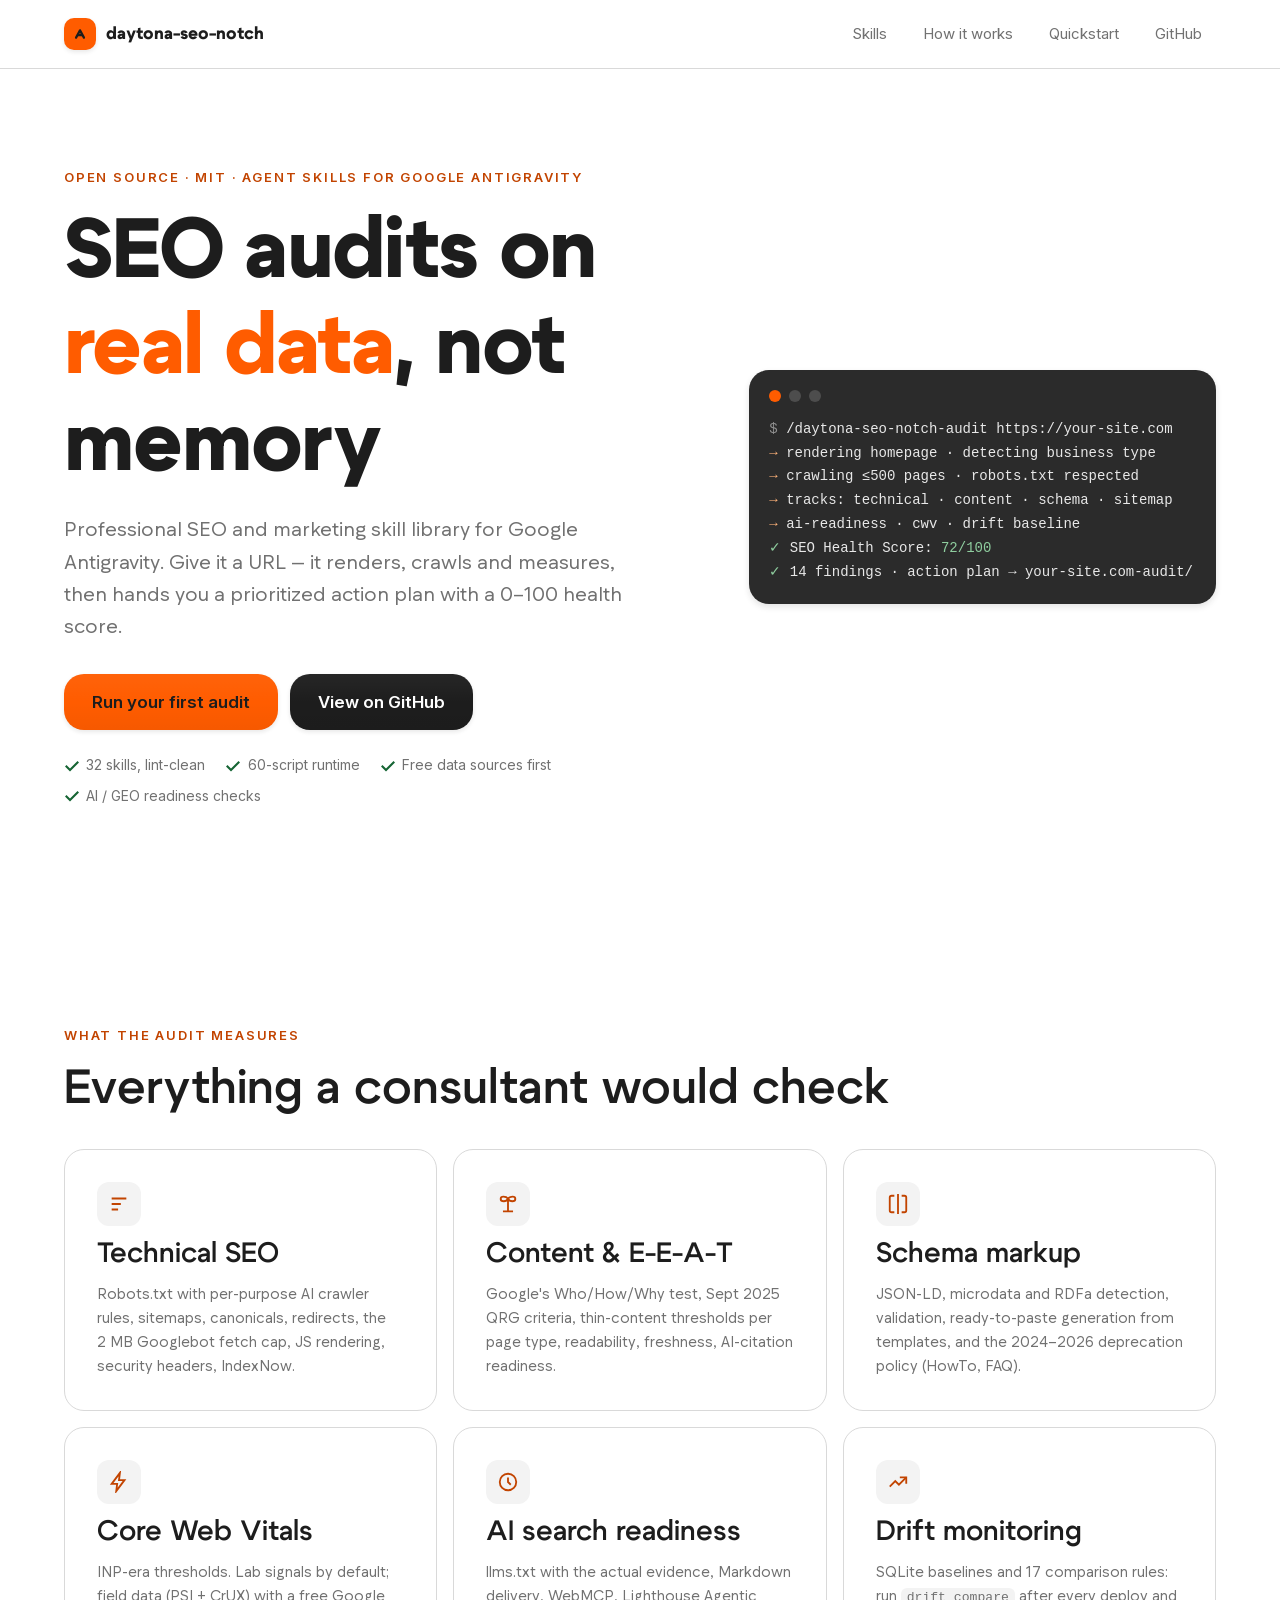
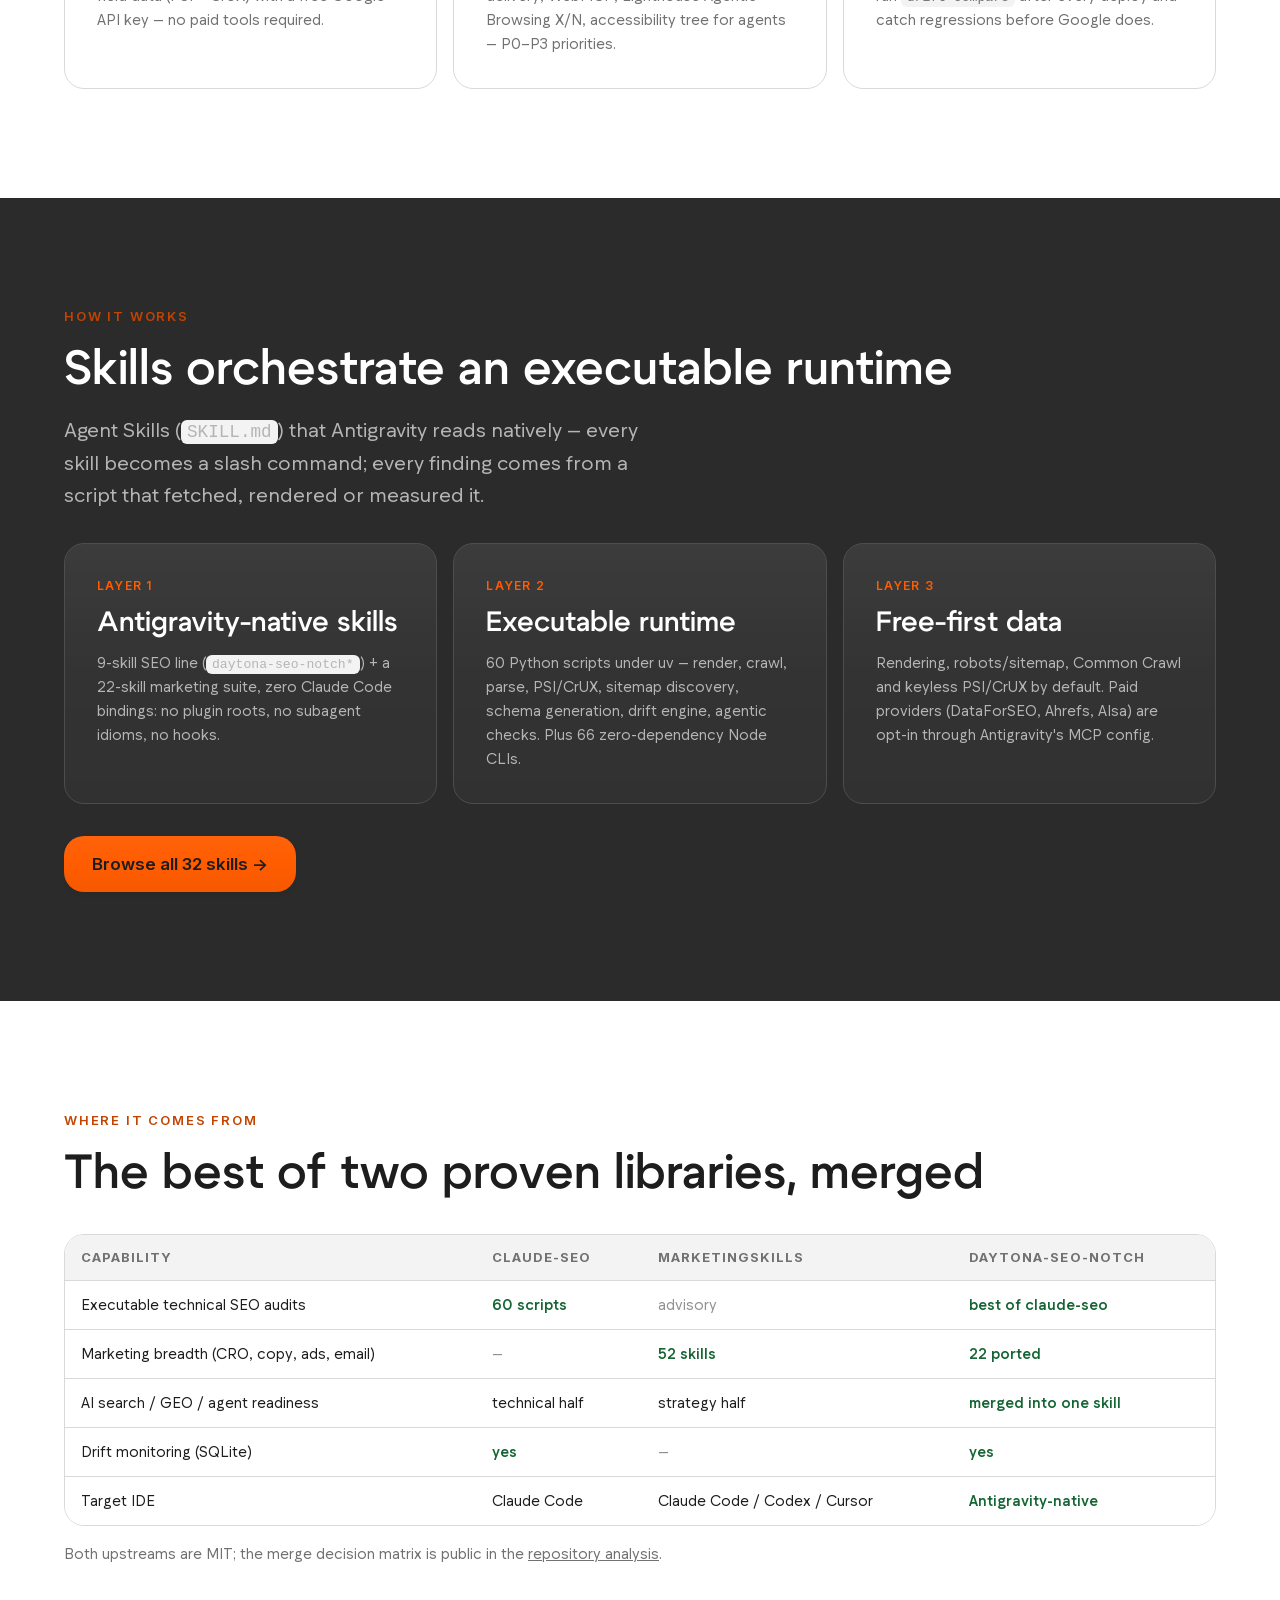
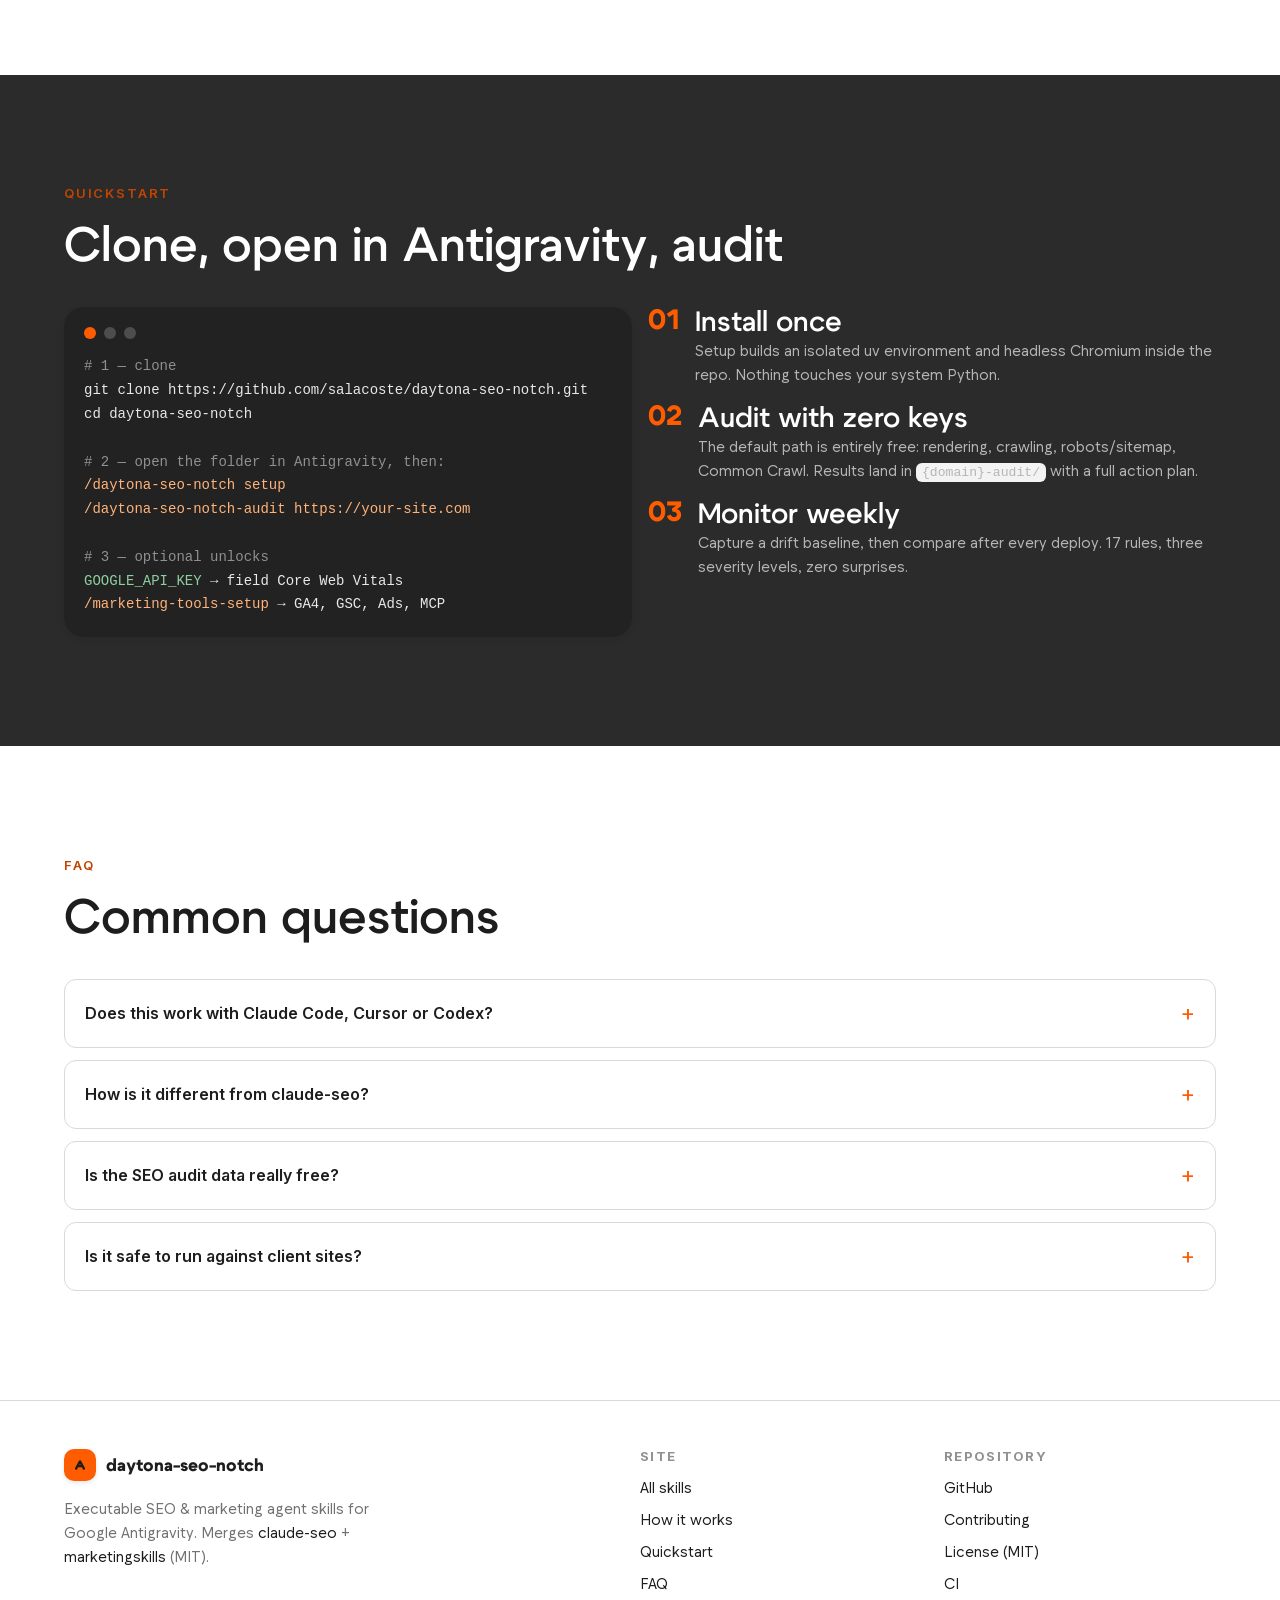
==== site/index.html @ 7bb83f0c "site: GitHub Pages landing + skills catalog, Space Chemical UI kit styling - site/ static, zero-JS: " ====
<!doctype html>
<html lang="en">
<head>
  <meta charset="utf-8">
  <meta name="viewport" content="width=device-width, initial-scale=1">
  <title>SEO Skills for Google Antigravity — Executable SEO Audits | daytona-seo-notch</title>
  <meta name="description" content="Open-source SEO and marketing agent skills for Google Antigravity: full-site audits on real data, technical SEO, Core Web Vitals, schema markup, E-E-A-T, AI search visibility (GEO/AEO) and drift monitoring. MIT.">
  <link rel="canonical" href="https://salacoste.github.io/daytona-seo-notch/">
  <meta name="theme-color" content="#ff5c00">
  <link rel="icon" type="image/svg+xml" href="assets/favicon.svg">
  <link rel="stylesheet" href="assets/spacechemical.css">

  <meta property="og:type" content="website">
  <meta property="og:site_name" content="daytona-seo-notch">
  <meta property="og:title" content="SEO Skills for Google Antigravity — daytona-seo-notch">
  <meta property="og:description" content="Executable SEO audits, AI search visibility and a 22-skill marketing suite as native Antigravity agent skills. Real data, free sources, MIT.">
  <meta property="og:url" content="https://salacoste.github.io/daytona-seo-notch/">
  <meta property="og:image" content="https://opengraph.githubassets.com/1/salacoste/daytona-seo-notch">
  <meta name="twitter:card" content="summary_large_image">
  <meta name="twitter:title" content="SEO Skills for Google Antigravity — daytona-seo-notch">
  <meta name="twitter:description" content="Executable SEO audits, AI search visibility and a 22-skill marketing suite as native Antigravity agent skills.">
  <meta name="twitter:image" content="https://opengraph.githubassets.com/1/salacoste/daytona-seo-notch">

  <script type="application/ld+json">
  {
    "@context": "https://schema.org",
    "@type": "SoftwareApplication",
    "name": "daytona-seo-notch",
    "applicationCategory": "DeveloperApplication",
    "operatingSystem": "macOS, Linux",
    "description": "Professional SEO and marketing agent skills for Google Antigravity: executable site audits on real measured data, AI search visibility (GEO/AEO), schema markup, E-E-A-T content analysis, Core Web Vitals and drift monitoring.",
    "url": "https://salacoste.github.io/daytona-seo-notch/",
    "softwareVersion": "1.0",
    "offers": { "@type": "Offer", "price": "0", "priceCurrency": "USD" },
    "license": "https://github.com/salacoste/daytona-seo-notch/blob/main/LICENSE",
    "programmingLanguage": "Python, JavaScript, Markdown",
    "isBasedOn": [
      "https://github.com/AgriciDaniel/claude-seo",
      "https://github.com/coreyhaines31/marketingskills"
    ]
  }
  </script>
  <script type="application/ld+json">
  {
    "@context": "https://schema.org",
    "@type": "FAQPage",
    "mainEntity": [
      {
        "@type": "Question",
        "name": "Does daytona-seo-notch work with Claude Code, Cursor or Codex?",
        "acceptedAnswer": { "@type": "Answer", "text": "The skills follow the open Agent Skills format (SKILL.md), so any tool that reads .agents/skills/ can use them. The runtime needs uv with Python 3.11+, the data CLIs need Node 18+. The repo is tuned for Google Antigravity: native slash-command discovery, task-planned audit tracks and MCP config." }
      },
      {
        "@type": "Question",
        "name": "How is it different from claude-seo?",
        "acceptedAnswer": { "@type": "Answer", "text": "Same executable DNA — 60 Python scripts, MIT, fully attributed — with all Claude Code bindings removed: no CLAUDE_PLUGIN_ROOT, no subagents or hooks, a uv-managed runtime inside the repo, plus the merged AI-visibility domain and a 22-skill marketing suite from marketingskills." }
      },
      {
        "@type": "Question",
        "name": "Is the SEO audit data really free?",
        "acceptedAnswer": { "@type": "Answer", "text": "Yes. The default audit path runs on free sources: headless rendering, robots.txt and sitemap analysis, Common Crawl domain metrics, and PageSpeed/CrUX where keyless access allows. A free GOOGLE_API_KEY unlocks field Core Web Vitals; paid providers like DataForSEO or Ahrefs are strictly opt-in via MCP or CLIs." }
      },
      {
        "@type": "Question",
        "name": "Is it safe to run against client sites?",
        "acceptedAnswer": { "@type": "Answer", "text": "The audit is read-only and respects robots.txt. The only active probe (a WAF user-agent matrix) is explicitly gated behind owner authorization. API keys stay in a local 0600 .env.marketing file that CI verifies is never committed." }
      }
    ]
  }
  </script>
</head>
<body>
  <a class="skip" href="#main">Skip to content</a>

  <header class="site-header">
    <div class="container">
      <a class="brand" href="/" aria-label="daytona-seo-notch — home">
        <span class="brand-mark" aria-hidden="true">
          <svg viewBox="0 0 64 64" fill="none"><path d="M18 45 L32 19 L46 45" stroke="#1d1d1d" stroke-width="8" stroke-linecap="round" stroke-linejoin="round"/><path d="M25 36 H39" stroke="#1d1d1d" stroke-width="8" stroke-linecap="round"/></svg>
        </span>
        daytona-seo-notch
      </a>
      <nav class="site-nav" aria-label="Primary">
        <a href="/daytona-seo-notch/skills/">Skills</a>
        <a href="#how">How it works</a>
        <a href="#quickstart">Quickstart</a>
        <a href="https://github.com/salacoste/daytona-seo-notch">GitHub</a>
      </nav>
    </div>
  </header>

  <main id="main">
    <!-- HERO -->
    <section class="hero" aria-labelledby="hero-title">
      <div class="container">
        <div>
          <p class="eyebrow">Open source · MIT · Agent Skills for Google Antigravity</p>
          <h1 id="hero-title">SEO audits on <span class="accent">real data</span>, not memory</h1>
          <p class="lead">Professional SEO and marketing skill library for Google Antigravity. Give it a URL — it renders, crawls and measures, then hands you a prioritized action plan with a 0–100 health score.</p>
          <div class="hero-actions">
            <a class="btn btn-primary" href="#quickstart">Run your first audit</a>
            <a class="btn btn-secondary" href="https://github.com/salacoste/daytona-seo-notch">View on GitHub</a>
          </div>
          <div class="hero-meta">
            <span><svg viewBox="0 0 16 16" fill="currentColor" aria-hidden="true"><path d="M13.5 3l-7.5 7.5L2.5 7 1 8.5l5 5 9-9z"/></svg>32 skills, lint-clean</span>
            <span><svg viewBox="0 0 16 16" fill="currentColor" aria-hidden="true"><path d="M13.5 3l-7.5 7.5L2.5 7 1 8.5l5 5 9-9z"/></svg>60-script runtime</span>
            <span><svg viewBox="0 0 16 16" fill="currentColor" aria-hidden="true"><path d="M13.5 3l-7.5 7.5L2.5 7 1 8.5l5 5 9-9z"/></svg>Free data sources first</span>
            <span><svg viewBox="0 0 16 16" fill="currentColor" aria-hidden="true"><path d="M13.5 3l-7.5 7.5L2.5 7 1 8.5l5 5 9-9z"/></svg>AI / GEO readiness checks</span>
          </div>
        </div>
        <div class="terminal" aria-label="Example audit session">
          <div class="tbar" aria-hidden="true"><i></i><i></i><i></i></div>
          <p><span class="c">$</span> /daytona-seo-notch-audit https://your-site.com</p>
          <p><span class="o">→</span> rendering homepage · detecting business type</p>
          <p><span class="o">→</span> crawling ≤500 pages · robots.txt respected</p>
          <p><span class="o">→</span> tracks: technical · content · schema · sitemap</p>
          <p><span class="o">→</span> ai-readiness · cwv · drift baseline</p>
          <p><span class="g">✓</span> SEO Health Score: <span class="g">72/100</span></p>
          <p><span class="g">✓</span> 14 findings · action plan → your-site.com-audit/</p>
        </div>
      </div>
    </section>

    <!-- WHAT IT MEASURES -->
    <section class="section" aria-labelledby="measure-title">
      <div class="container">
        <p class="eyebrow">What the audit measures</p>
        <h2 id="measure-title">Everything a consultant would check</h2>
        <div class="grid grid-3" style="margin-top:var(--space-8)">
          <article class="card">
            <span class="card-icon" aria-hidden="true"><svg viewBox="0 0 24 24" fill="none" stroke="currentColor" stroke-width="2"><path d="M4 6h16M4 12h10M4 18h7"/></svg></span>
            <h3>Technical SEO</h3>
            <p>Robots.txt with per-purpose AI crawler rules, sitemaps, canonicals, redirects, the 2&nbsp;MB Googlebot fetch cap, JS rendering, security headers, IndexNow.</p>
          </article>
          <article class="card">
            <span class="card-icon" aria-hidden="true"><svg viewBox="0 0 24 24" fill="none" stroke="currentColor" stroke-width="2"><path d="M12 6.25C13 4.75 15 4 17 4c2 0 3 .75 3 2.5S18.5 9 16.5 9C14 9 12.75 7.75 12 6.25zM12 6.25C11 4.75 9 4 7 4 5 4 4 4.75 4 6.5S5.5 9 7.5 9C10 9 11.25 7.75 12 6.25zM12 6.25V20M6.5 20h11"/></svg></span>
            <h3>Content &amp; E-E-A-T</h3>
            <p>Google's Who/How/Why test, Sept&nbsp;2025 QRG criteria, thin-content thresholds per page type, readability, freshness, AI-citation readiness.</p>
          </article>
          <article class="card">
            <span class="card-icon" aria-hidden="true"><svg viewBox="0 0 24 24" fill="none" stroke="currentColor" stroke-width="2"><path d="M8 3H5a2 2 0 0 0-2 2v14a2 2 0 0 0 2 2h3M16 3h3a2 2 0 0 1 2 2v14a2 2 0 0 1-2 2h-3M12 1v22"/></svg></span>
            <h3>Schema markup</h3>
            <p>JSON-LD, microdata and RDFa detection, validation, ready-to-paste generation from templates, and the 2024–2026 deprecation policy (HowTo, FAQ).</p>
          </article>
          <article class="card">
            <span class="card-icon" aria-hidden="true"><svg viewBox="0 0 24 24" fill="none" stroke="currentColor" stroke-width="2"><path d="M13 2L4 14h6l-1 8 9-12h-6l1-8z"/></svg></span>
            <h3>Core Web Vitals</h3>
            <p>INP-era thresholds. Lab signals by default; field data (PSI + CrUX) with a free Google API key — no paid tools required.</p>
          </article>
          <article class="card">
            <span class="card-icon" aria-hidden="true"><svg viewBox="0 0 24 24" fill="none" stroke="currentColor" stroke-width="2"><circle cx="12" cy="12" r="9"/><path d="M12 7v5l3 3"/></svg></span>
            <h3>AI search readiness</h3>
            <p>llms.txt with the actual evidence, Markdown delivery, WebMCP, Lighthouse Agentic Browsing X/N, accessibility tree for agents — P0–P3 priorities.</p>
          </article>
          <article class="card">
            <span class="card-icon" aria-hidden="true"><svg viewBox="0 0 24 24" fill="none" stroke="currentColor" stroke-width="2"><path d="M3 17l6-6 4 4 8-8"/><path d="M14 7h7v7"/></svg></span>
            <h3>Drift monitoring</h3>
            <p>SQLite baselines and 17 comparison rules: run <code class="inline">drift compare</code> after every deploy and catch regressions before Google does.</p>
          </article>
        </div>
      </div>
    </section>

    <!-- HOW -->
    <section class="section band-inverse" id="how" aria-labelledby="how-title">
      <div class="container">
        <p class="eyebrow">How it works</p>
        <h2 id="how-title">Skills orchestrate an executable runtime</h2>
        <p class="lead" style="margin-top:var(--space-4)">Agent Skills (<code class="inline">SKILL.md</code>) that Antigravity reads natively — every skill becomes a slash command; every finding comes from a script that fetched, rendered or measured it.</p>
        <div class="grid grid-3" style="margin-top:var(--space-8)">
          <article class="card">
            <p class="kicker">Layer 1</p>
            <h3>Antigravity-native skills</h3>
            <p>9-skill SEO line (<code class="inline">daytona-seo-notch*</code>) + a 22-skill marketing suite, zero Claude Code bindings: no plugin roots, no subagent idioms, no hooks.</p>
          </article>
          <article class="card">
            <p class="kicker">Layer 2</p>
            <h3>Executable runtime</h3>
            <p>60 Python scripts under uv — render, crawl, parse, PSI/CrUX, sitemap discovery, schema generation, drift engine, agentic checks. Plus 66 zero-dependency Node CLIs.</p>
          </article>
          <article class="card">
            <p class="kicker">Layer 3</p>
            <h3>Free-first data</h3>
            <p>Rendering, robots/sitemap, Common Crawl and keyless PSI/CrUX by default. Paid providers (DataForSEO, Ahrefs, AIsa) are opt-in through Antigravity's MCP config.</p>
          </article>
        </div>
        <p style="margin-top:var(--space-8)"><a class="btn btn-primary" href="/daytona-seo-notch/skills/">Browse all 32 skills →</a></p>
      </div>
    </section>

    <!-- COMPARISON -->
    <section class="section" aria-labelledby="compare-title">
      <div class="container">
        <p class="eyebrow">Where it comes from</p>
        <h2 id="compare-title">The best of two proven libraries, merged</h2>
        <div class="table-wrap" style="margin-top:var(--space-8)">
          <table>
            <thead>
              <tr><th scope="col">Capability</th><th scope="col">claude-seo</th><th scope="col">marketingskills</th><th scope="col">daytona-seo-notch</th></tr>
            </thead>
            <tbody>
              <tr><td>Executable technical SEO audits</td><td class="yes">60 scripts</td><td class="no">advisory</td><td class="yes">best of claude-seo</td></tr>
              <tr><td>Marketing breadth (CRO, copy, ads, email)</td><td class="no">—</td><td class="yes">52 skills</td><td class="yes">22 ported</td></tr>
              <tr><td>AI search / GEO / agent readiness</td><td>technical half</td><td>strategy half</td><td class="yes">merged into one skill</td></tr>
              <tr><td>Drift monitoring (SQLite)</td><td class="yes">yes</td><td class="no">—</td><td class="yes">yes</td></tr>
              <tr><td>Target IDE</td><td>Claude Code</td><td>Claude Code / Codex / Cursor</td><td class="yes">Antigravity-native</td></tr>
            </tbody>
          </table>
        </div>
        <p style="margin-top:var(--space-4);color:var(--color-ink-muted);font-size:0.9375rem">Both upstreams are MIT; the merge decision matrix is public in the <a href="https://github.com/salacoste/daytona-seo-notch/blob/main/docs/analysis-repos.md">repository analysis</a>.</p>
      </div>
    </section>

    <!-- QUICKSTART -->
    <section class="section band-inverse" id="quickstart" aria-labelledby="qs-title">
      <div class="container">
        <p class="eyebrow">Quickstart</p>
        <h2 id="qs-title">Clone, open in Antigravity, audit</h2>
        <div class="grid grid-2" style="margin-top:var(--space-8); align-items:start">
          <div class="terminal">
            <div class="tbar" aria-hidden="true"><i></i><i></i><i></i></div>
            <p><span class="c"># 1 — clone</span></p>
            <p>git clone https://github.com/salacoste/daytona-seo-notch.git</p>
            <p>cd daytona-seo-notch</p>
            <p>&nbsp;</p>
            <p><span class="c"># 2 — open the folder in Antigravity, then:</span></p>
            <p><span class="o">/daytona-seo-notch setup</span></p>
            <p><span class="o">/daytona-seo-notch-audit https://your-site.com</span></p>
            <p>&nbsp;</p>
            <p><span class="c"># 3 — optional unlocks</span></p>
            <p><span class="g">GOOGLE_API_KEY</span> → field Core Web Vitals</p>
            <p><span class="o">/marketing-tools-setup</span> → GA4, GSC, Ads, MCP</p>
          </div>
          <div class="steps">
            <div class="step">
              <div><h3>Install once</h3><p style="color:#b5b5b5;font-size:0.9375rem">Setup builds an isolated uv environment and headless Chromium inside the repo. Nothing touches your system Python.</p></div>
            </div>
            <div class="step">
              <div><h3>Audit with zero keys</h3><p style="color:#b5b5b5;font-size:0.9375rem">The default path is entirely free: rendering, crawling, robots/sitemap, Common Crawl. Results land in <code class="inline">{domain}-audit/</code> with a full action plan.</p></div>
            </div>
            <div class="step">
              <div><h3>Monitor weekly</h3><p style="color:#b5b5b5;font-size:0.9375rem">Capture a drift baseline, then compare after every deploy. 17 rules, three severity levels, zero surprises.</p></div>
            </div>
          </div>
        </div>
      </div>
    </section>

    <!-- FAQ -->
    <section class="section" aria-labelledby="faq-title">
      <div class="container">
        <p class="eyebrow">FAQ</p>
        <h2 id="faq-title">Common questions</h2>
        <div class="faq" style="margin-top:var(--space-8)">
          <details>
            <summary>Does this work with Claude Code, Cursor or Codex?</summary>
            <div>The skills follow the open Agent Skills format (<code class="inline">SKILL.md</code>), so any tool that reads <code class="inline">.agents/skills/</code> can use them. The runtime needs uv with Python 3.11+, the data CLIs need Node 18+. This repo is tuned for Google Antigravity: native slash-command discovery, task-planned audit tracks and MCP config.</div>
          </details>
          <details>
            <summary>How is it different from claude-seo?</summary>
            <div>Same executable DNA — 60 Python scripts, MIT, fully attributed — with every Claude Code binding removed: no <code class="inline">CLAUDE_PLUGIN_ROOT</code>, no subagents or hooks, a uv-managed runtime inside the repo, plus the merged AI-visibility domain and the marketing suite from marketingskills.</div>
          </details>
          <details>
            <summary>Is the SEO audit data really free?</summary>
            <div>Yes. The default audit path runs on free sources: headless rendering, robots.txt and sitemap analysis, Common Crawl domain metrics, and PageSpeed/CrUX where keyless access allows. A free <code class="inline">GOOGLE_API_KEY</code> unlocks field Core Web Vitals; paid providers like DataForSEO or Ahrefs are strictly opt-in via MCP or CLIs.</div>
          </details>
          <details>
            <summary>Is it safe to run against client sites?</summary>
            <div>The audit is read-only and respects robots.txt. The only active probe (a WAF user-agent matrix) is explicitly gated behind owner authorization. API keys stay in a local 0600 <code class="inline">.env.marketing</code> file that CI verifies is never committed.</div>
          </details>
        </div>
      </div>
    </section>
  </main>

  <footer class="site-footer">
    <div class="container">
      <div>
        <a class="brand" href="/" style="margin-bottom:var(--space-4)">
          <span class="brand-mark" aria-hidden="true"><svg viewBox="0 0 64 64" fill="none"><path d="M18 45 L32 19 L46 45" stroke="#1d1d1d" stroke-width="8" stroke-linecap="round" stroke-linejoin="round"/><path d="M25 36 H39" stroke="#1d1d1d" stroke-width="8" stroke-linecap="round"/></svg></span>
          daytona-seo-notch
        </a>
        <p style="max-width:34ch">Executable SEO &amp; marketing agent skills for Google Antigravity. Merges <a href="https://github.com/AgriciDaniel/claude-seo">claude-seo</a> + <a href="https://github.com/coreyhaines31/marketingskills">marketingskills</a> (MIT).</p>
      </div>
      <div>
        <h4>Site</h4>
        <ul>
          <li><a href="/daytona-seo-notch/skills/">All skills</a></li>
          <li><a href="#how">How it works</a></li>
          <li><a href="#quickstart">Quickstart</a></li>
          <li><a href="#faq">FAQ</a></li>
        </ul>
      </div>
      <div>
        <h4>Repository</h4>
        <ul>
          <li><a href="https://github.com/salacoste/daytona-seo-notch">GitHub</a></li>
          <li><a href="https://github.com/salacoste/daytona-seo-notch/blob/main/CONTRIBUTING.md">Contributing</a></li>
          <li><a href="https://github.com/salacoste/daytona-seo-notch/blob/main/LICENSE">License (MIT)</a></li>
          <li><a href="https://github.com/salacoste/daytona-seo-notch/actions">CI</a></li>
        </ul>
      </div>
    </div>
  </footer>
</body>
</html>
---- site/assets/spacechemical.css ----
/*
 * daytona-seo-notch — site styles distilled from @spacechemical/ui-kit
 * (salacoste/spacechemical-ui-kit): brand tokens, type scale, radii, motion
 * and the tonal-depth treatment. No build step; pure CSS on the token layer.
 * Provenance: packages/ui-kit/styles/{tokens-brand,tokens-system,base,surface-depth}.css
 */

/* ---- Fonts (consumer ships its own WOFF2 + licenses, per kit policy) ---- */
@font-face {
  font-family: 'Cygre';
  src: url('fonts/Cygre-Book.woff2') format('woff2');
  font-weight: 350;
  font-style: normal;
  font-display: swap;
}
@font-face {
  font-family: 'Cygre';
  src: url('fonts/Cygre-Regular.woff2') format('woff2');
  font-weight: 400;
  font-style: normal;
  font-display: swap;
}
@font-face {
  font-family: 'Cygre';
  src: url('fonts/Cygre-SemiBold.woff2') format('woff2');
  font-weight: 600;
  font-style: normal;
  font-display: swap;
}
@font-face {
  font-family: 'Cygre';
  src: url('fonts/Cygre-ExtraBold.woff2') format('woff2');
  font-weight: 800;
  font-style: normal;
  font-display: swap;
}
@font-face {
  font-family: 'NT Somic';
  src: url('fonts/NT-Somic-Variable.woff2') format('woff2');
  font-weight: 400 700;
  font-style: normal;
  font-display: swap;
}
@font-face {
  font-family: 'Inter';
  src: url('fonts/Inter-Variable.woff2') format('woff2');
  font-weight: 100 900;
  font-style: normal;
  font-display: swap;
}

/* ---- Brand tokens (tokens-brand.css) ---- */
:root {
  --color-brand: #ff5c00;
  --color-brand-strong: #c24400;
  --color-ink: #1d1d1d;
  --color-ink-muted: #717171;
  --color-ink-subtle: #909090;
  --color-canvas: #ffffff;
  --color-surface: #f3f3f3;
  --color-surface-inverse: #2b2b2b;
  --color-surface-utility: #4d4d4d;
  --color-border: #d9d9d9;
  --color-border-strong: #909090;
  --color-action: #1d1d1d;
  --color-action-hover: #4d4d4d;
  --color-action-text: #ffffff;
  --color-status-success: #166534;
  --color-focus: #1d1d1d;

  --font-display: 'Cygre', ui-rounded, 'Arial Rounded MT Bold', 'Avenir Next', system-ui, sans-serif;
  --font-body: 'NT Somic', Inter, system-ui, sans-serif;
  --font-label: 'Inter', system-ui, sans-serif;
  --font-mono: ui-monospace, 'SF Mono', Menlo, Consolas, monospace;

  --space-1: 0.25rem;  --space-2: 0.5rem;   --space-3: 0.75rem;  --space-4: 1rem;
  --space-5: 1.25rem;  --space-6: 1.5rem;   --space-8: 2rem;     --space-12: 3rem;
  --space-section: clamp(3.5rem, 2rem + 6vw, 8rem);

  --radius-sm: 0.5rem;
  --radius-control: 0.75rem;
  --radius-button: 1.25rem;
  --radius-card: 1.25rem;
  --radius-media: 1rem;

  --card-padding: clamp(var(--space-5), 3vw, var(--space-8));
  --layout-container: 87.5rem;
  --layout-gutter: clamp(1rem, 5vw, 4.75rem);
  --layout-reading: 70ch;

  --depth-tone: linear-gradient(180deg, rgb(255 255 255 / 4.5%) 0%, rgb(255 255 255 / 0%) 50%, rgb(0 0 0 / 3.5%) 100%);
  --depth-field: linear-gradient(180deg, rgb(0 0 0 / 0%) 0%, rgb(0 0 0 / 1.5%) 100%);
  --shadow-control-raised: 0 2px 4px rgb(29 29 29 / 10%);
  --shadow-control-hover: 0 3px 6px rgb(29 29 29 / 12%);
  --focus-ring: 0 0 0 0.1875rem var(--color-canvas), 0 0 0 0.375rem var(--color-focus);
  --motion-fast: 160ms;
  --motion-standard: 240ms;
  --motion-ease: cubic-bezier(0.2, 0, 0, 1);
}

/* ---- Base (base.css, condensed) ---- */
*, *::before, *::after { box-sizing: border-box; }
html { scroll-behavior: smooth; }
body {
  margin: 0;
  background: var(--color-canvas);
  color: var(--color-ink);
  font-family: var(--font-body);
  font-size: 1rem;
  line-height: 1.6;
  -webkit-font-smoothing: antialiased;
}
img, svg { max-width: 100%; display: block; }
a { color: inherit; }
:focus-visible { outline: none; box-shadow: var(--focus-ring); border-radius: var(--radius-sm); }

h1, h2, h3, h4 { font-family: var(--font-display); line-height: 1.15; margin: 0; }
h1 { font-size: clamp(2.75rem, 2rem + 4.5vw, 5.25rem); font-weight: 800; letter-spacing: -0.02em; }
h2 { font-size: clamp(1.9rem, 1.5rem + 2vw, 3rem); font-weight: 600; }
h3 { font-size: clamp(1.25rem, 1.1rem + 0.8vw, 1.75rem); font-weight: 600; }
p  { margin: 0; }

.container { max-width: var(--layout-container); margin-inline: auto; padding-inline: var(--layout-gutter); }
.section { padding-block: var(--space-section); }
.lead { font-size: clamp(1.0625rem, 0.98rem + 0.35vw, 1.3125rem); color: var(--color-ink-muted); max-width: 46ch; }
.eyebrow {
  font-family: var(--font-label); font-size: 0.8125rem; font-weight: 600;
  letter-spacing: 0.14em; text-transform: uppercase; color: var(--color-brand-strong);
  margin-bottom: var(--space-4);
}

/* ---- Header ---- */
.site-header {
  position: sticky; top: 0; z-index: 20;
  background: color-mix(in srgb, var(--color-canvas) 88%, transparent);
  backdrop-filter: blur(10px);
  border-bottom: 1px solid var(--color-border);
}
.site-header .container { display: flex; align-items: center; gap: var(--space-4); min-height: 4.25rem; }
.brand { display: inline-flex; align-items: center; gap: 0.625rem; text-decoration: none; font-family: var(--font-display); font-weight: 700; font-size: 1.0625rem; }
.brand-mark {
  width: 2rem; height: 2rem; border-radius: 0.625rem; background: var(--color-brand);
  display: inline-grid; place-items: center; flex: none;
  box-shadow: var(--shadow-control-raised);
}
.brand-mark svg { width: 1.125rem; height: 1.125rem; }
.site-nav { margin-left: auto; display: flex; gap: var(--space-2); align-items: center; }
.site-nav a {
  font-family: var(--font-label); font-size: 0.9375rem; text-decoration: none;
  padding: 0.5rem 0.875rem; border-radius: var(--radius-control); color: var(--color-ink-muted);
  transition: color var(--motion-fast) var(--motion-ease), background-color var(--motion-fast) var(--motion-ease);
}
.site-nav a:hover { color: var(--color-ink); background: var(--color-surface); }
.site-nav a[aria-current='page'] { color: var(--color-ink); font-weight: 600; }

/* ---- Buttons (button-primary/secondary, depth-action) ---- */
.btn {
  display: inline-flex; align-items: center; justify-content: center; gap: 0.5rem;
  min-height: 3.5rem; padding: 0.75rem 1.75rem;
  border-radius: var(--radius-button); border: none; cursor: pointer;
  font-family: var(--font-label); font-size: 1.0625rem; font-weight: 600;
  text-decoration: none; background-image: var(--depth-tone);
  box-shadow: var(--shadow-control-raised);
  transition: box-shadow var(--motion-standard) var(--motion-ease),
              background-color var(--motion-standard) var(--motion-ease),
              color var(--motion-standard) var(--motion-ease);
}
.btn:hover { box-shadow: var(--shadow-control-hover); }
.btn:active { box-shadow: var(--shadow-control-pressed); }
.btn-primary { background-color: var(--color-brand); color: var(--color-ink); }
.btn-primary:hover { background-color: var(--color-brand-strong); color: #fff; }
.btn-secondary { background-color: var(--color-action); color: var(--color-action-text); }
.btn-secondary:hover { background-color: var(--color-action-hover); }
.btn-ghost { background-color: transparent; color: var(--color-ink); box-shadow: none; border: 1px solid var(--color-border-strong); background-image: none; }

/* ---- Hero ---- */
.hero { padding-block: calc(var(--space-section) * 0.9) var(--space-section); position: relative; overflow: hidden; }
.hero .container { display: grid; gap: var(--space-8); align-items: center; }
@media (min-width: 64rem) {
  .hero .container { grid-template-columns: minmax(0, 7fr) minmax(0, 5fr); }
}
.hero h1 .accent { color: var(--color-brand); }
.hero .lead { margin-top: var(--space-5); }
.hero-actions { display: flex; flex-wrap: wrap; gap: var(--space-3); margin-top: var(--space-8); }
.hero-meta { margin-top: var(--space-6); display: flex; flex-wrap: wrap; gap: var(--space-2) var(--space-5); font-family: var(--font-label); font-size: 0.875rem; color: var(--color-ink-muted); }
.hero-meta span { display: inline-flex; align-items: center; gap: 0.4rem; }
.hero-meta svg { width: 1rem; height: 1rem; color: var(--color-status-success); }

/* terminal card */
.terminal {
  background: var(--color-surface-inverse); color: #e8e8e8;
  border-radius: var(--radius-card); padding: var(--space-5);
  font-family: var(--font-mono); font-size: 0.875rem; line-height: 1.7;
  box-shadow: var(--shadow-control-hover); overflow-x: auto;
}
.terminal .tbar { display: flex; gap: 0.5rem; margin-bottom: var(--space-4); }
.terminal .tbar i { width: 0.75rem; height: 0.75rem; border-radius: 50%; background: #4d4d4d; }
.terminal .tbar i:first-child { background: var(--color-brand); }
.terminal .c { color: #909090; }
.terminal .o { color: #ffb37a; }
.terminal .g { color: #8fce9f; }

/* ---- Cards / grids ---- */
.grid { display: grid; gap: var(--space-4); }
@media (min-width: 48rem) { .grid-2 { grid-template-columns: repeat(2, 1fr); } .grid-3 { grid-template-columns: repeat(2, 1fr); } }
@media (min-width: 64rem) { .grid-3 { grid-template-columns: repeat(3, 1fr); } .grid-4 { grid-template-columns: repeat(4, 1fr); } }

.card {
  background: var(--color-surface-raised, var(--color-canvas));
  background-image: var(--depth-panel);
  border: 1px solid var(--color-border);
  border-radius: var(--radius-card);
  padding: var(--card-padding);
  display: flex; flex-direction: column; gap: var(--space-3);
  transition: box-shadow var(--motion-standard) var(--motion-ease),
              border-color var(--motion-standard) var(--motion-ease);
}
@media (hover: hover) and (pointer: fine) {
  .card:hover { box-shadow: var(--shadow-control-hover); border-color: var(--color-border-strong); }
}
.card .kicker {
  font-family: var(--font-label); font-size: 0.75rem; font-weight: 600;
  letter-spacing: 0.1em; text-transform: uppercase; color: var(--color-brand-strong);
}
.card p { color: var(--color-ink-muted); font-size: 0.9375rem; }
.card-icon {
  width: 2.75rem; height: 2.75rem; border-radius: var(--radius-control);
  background: var(--color-surface); display: grid; place-items: center;
  color: var(--color-brand-strong);
}
.card-icon svg { width: 1.375rem; height: 1.375rem; }

/* skill chips */
.chip {
  display: inline-flex; align-items: center; gap: 0.375rem;
  font-family: var(--font-mono); font-size: 0.8125rem;
  background: var(--color-surface); border: 1px solid var(--color-border);
  border-radius: 999px; padding: 0.3125rem 0.75rem; color: var(--color-ink);
  text-decoration: none;
  transition: border-color var(--motion-fast) var(--motion-ease);
}
.chip:hover { border-color: var(--color-brand); }
.chips { display: flex; flex-wrap: wrap; gap: var(--space-2); }

/* ---- Table (comparison) ---- */
.table-wrap { overflow-x: auto; border: 1px solid var(--color-border); border-radius: var(--radius-card); }
table { border-collapse: collapse; width: 100%; min-width: 40rem; background: var(--color-canvas); font-size: 0.9375rem; }
th, td { text-align: left; padding: var(--space-3) var(--space-4); border-bottom: 1px solid var(--color-border); }
thead th { font-family: var(--font-label); font-size: 0.8125rem; text-transform: uppercase; letter-spacing: 0.08em; color: var(--color-ink-muted); background: var(--color-surface); }
tbody tr:last-child td { border-bottom: none; }
td.yes { color: var(--color-status-success); font-weight: 600; }
td.no  { color: var(--color-ink-subtle); }

/* ---- Steps ---- */
.steps { counter-reset: step; display: grid; gap: var(--space-4); }
.step { display: grid; grid-template-columns: auto 1fr; gap: var(--space-4); align-items: start; }
.step::before {
  counter-increment: step; content: counter(step, decimal-leading-zero);
  font-family: var(--font-display); font-weight: 800; font-size: 1.75rem;
  color: var(--color-brand); line-height: 1;
}

/* code */
pre {
  background: var(--color-surface-inverse); color: #e8e8e8;
  border-radius: var(--radius-control); padding: var(--space-4) var(--space-5);
  font-family: var(--font-mono); font-size: 0.875rem; line-height: 1.7;
  overflow-x: auto; margin: 0;
}
code.inline {
  font-family: var(--font-mono); font-size: 0.875em;
  background: var(--color-surface); border-radius: 0.375rem; padding: 0.125rem 0.375rem;
}

/* ---- FAQ (details as disclosure, no JS) ---- */
.faq { display: grid; gap: var(--space-3); }
.faq details {
  border: 1px solid var(--color-border); border-radius: var(--radius-control);
  background: var(--color-canvas); background-image: var(--depth-panel);
}
.faq summary {
  cursor: pointer; list-style: none; padding: var(--space-4) var(--space-5);
  font-family: var(--font-label); font-weight: 600; font-size: 1rem;
  display: flex; justify-content: space-between; align-items: center; gap: var(--space-4);
}
.faq summary::-webkit-details-marker { display: none; }
.faq summary::after { content: '+'; font-size: 1.375rem; color: var(--color-brand); font-weight: 400; }
.faq details[open] summary::after { content: '–'; }
.faq details > div { padding: 0 var(--space-5) var(--space-4); color: var(--color-ink-muted); max-width: var(--layout-reading); }

/* ---- Inverse band (surface-inverse) ---- */
.band-inverse { background: var(--color-surface-inverse); color: #f3f3f3; }
.band-inverse h2, .band-inverse h3 { color: #fff; }
.band-inverse .lead { color: #b5b5b5; }
.band-inverse .card { background: #333; background-image: var(--depth-tone); border-color: #4d4d4d; }
.band-inverse .card p { color: #b5b5b5; }
.band-inverse .card .kicker { color: var(--color-brand); }
.band-inverse .terminal { background: #222; }

/* ---- Footer ---- */
.site-footer { border-top: 1px solid var(--color-border); padding-block: var(--space-12) var(--space-8); font-size: 0.9375rem; color: var(--color-ink-muted); }
.site-footer .container { display: grid; gap: var(--space-8); }
@media (min-width: 48rem) { .site-footer .container { grid-template-columns: 2fr 1fr 1fr; } }
.site-footer a { color: var(--color-ink); text-decoration: none; }
.site-footer a:hover { text-decoration: underline; }
.site-footer ul { list-style: none; margin: 0; padding: 0; display: grid; gap: var(--space-2); }
.site-footer h4 { font-family: var(--font-label); font-size: 0.8125rem; text-transform: uppercase; letter-spacing: 0.1em; color: var(--color-ink-subtle); margin-bottom: var(--space-3); }

/* ---- Skip link (a11y) ---- */
.skip {
  position: absolute; left: var(--space-4); top: -4rem; z-index: 50;
  background: var(--color-ink); color: #fff; padding: var(--space-2) var(--space-4);
  border-radius: var(--radius-sm); text-decoration: none; transition: top var(--motion-fast) var(--motion-ease);
}
.skip:focus { top: var(--space-4); }
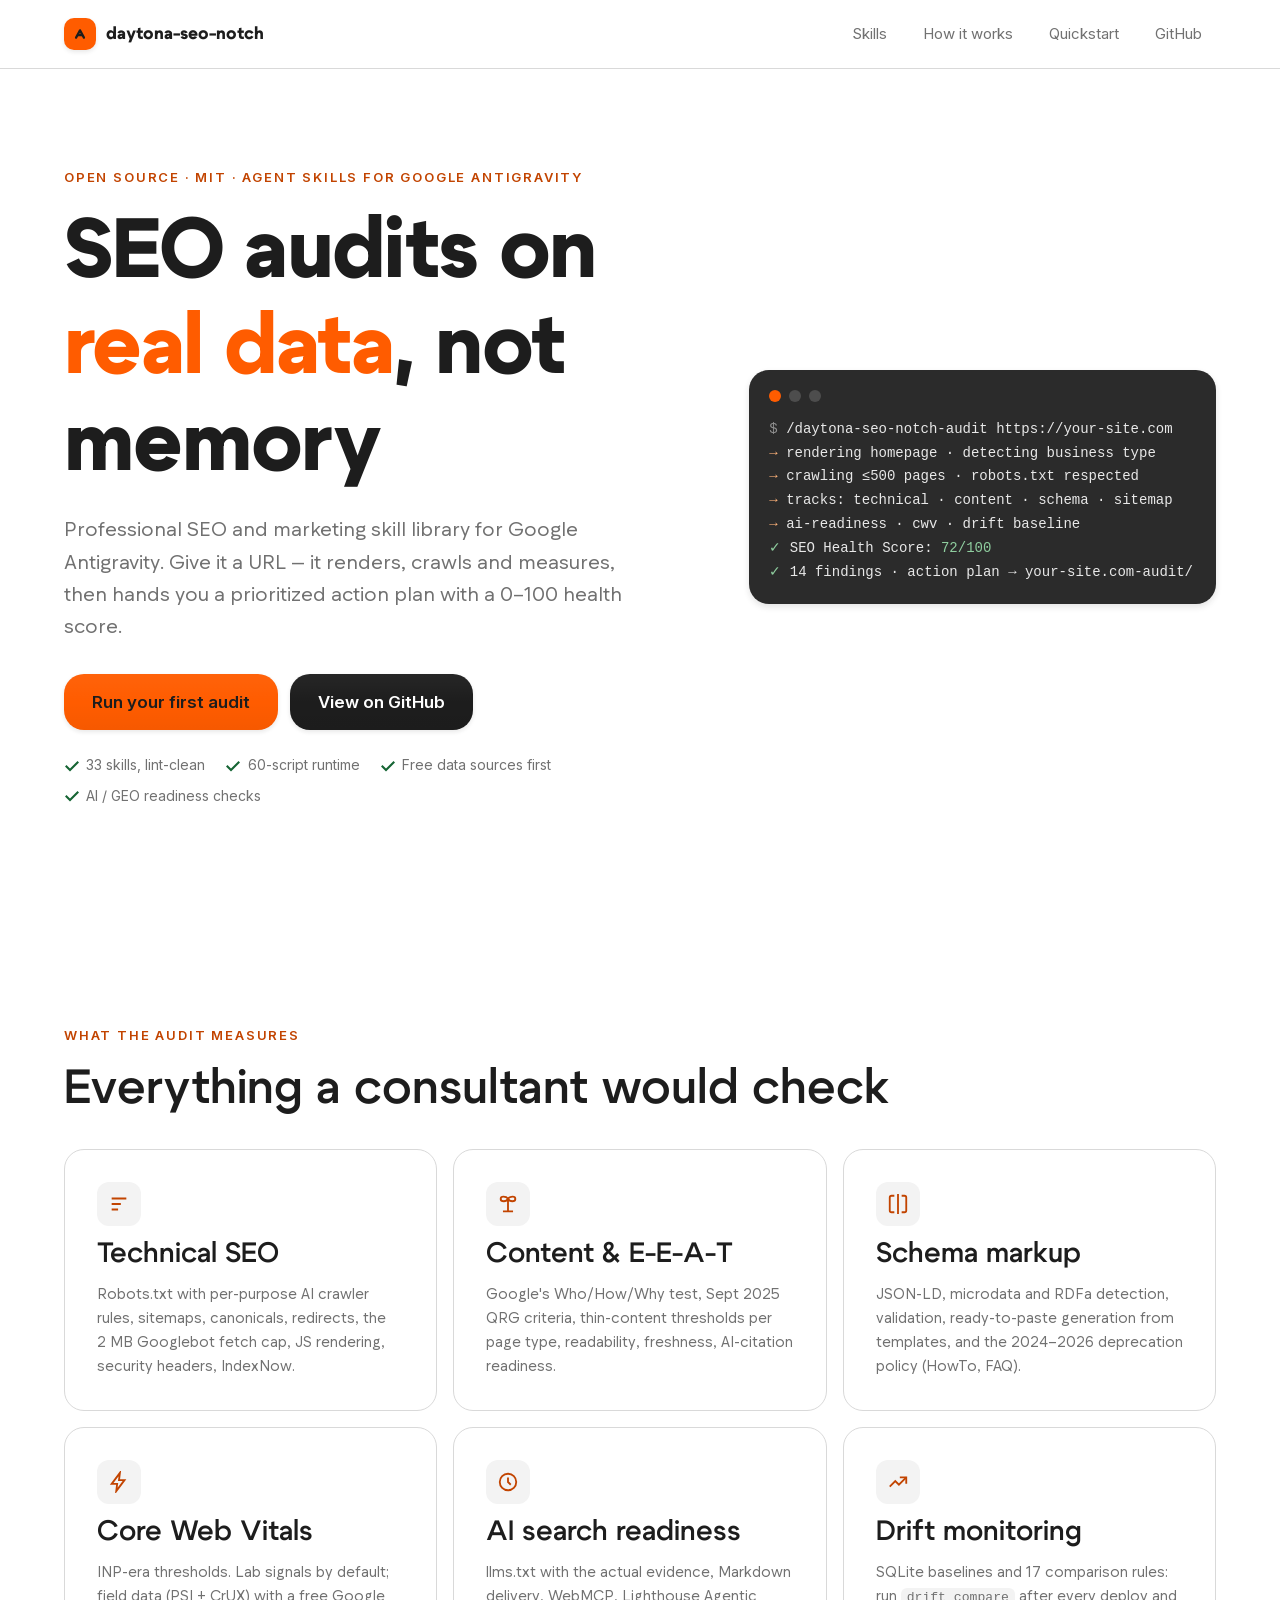
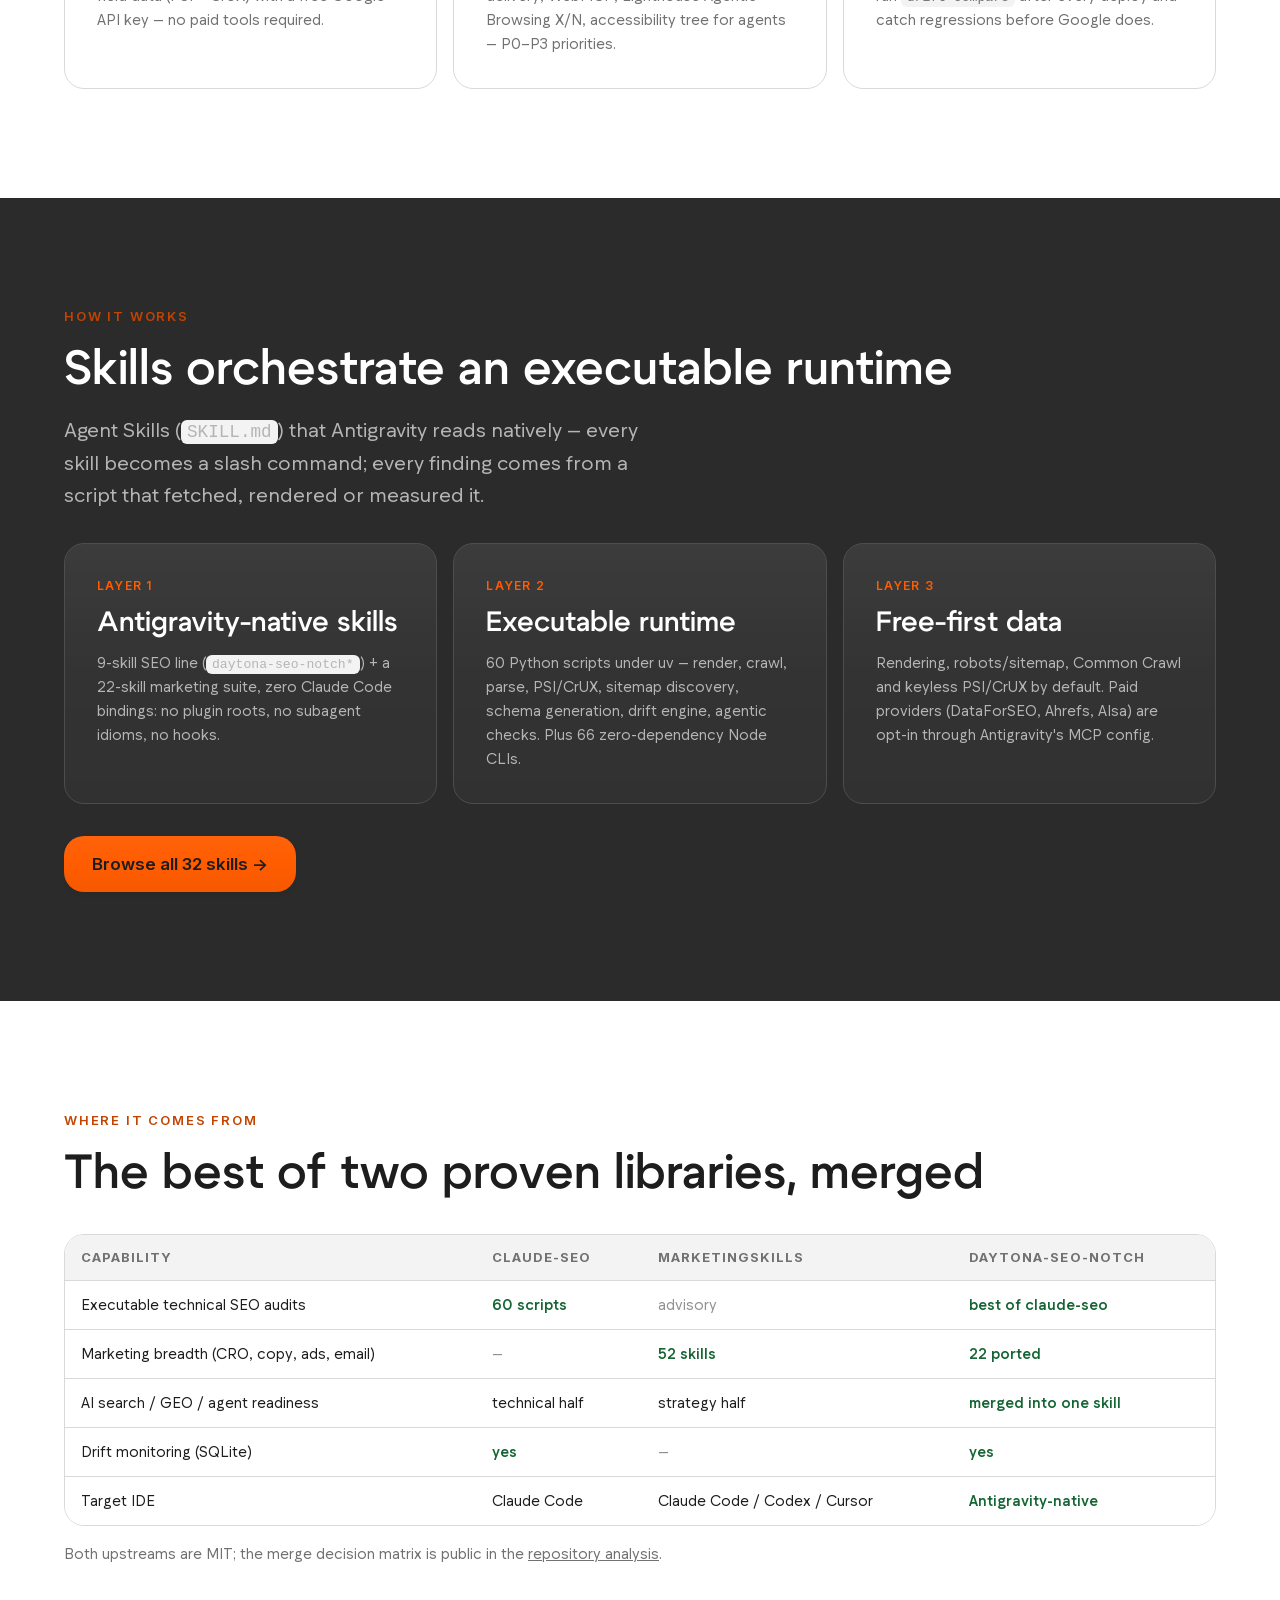
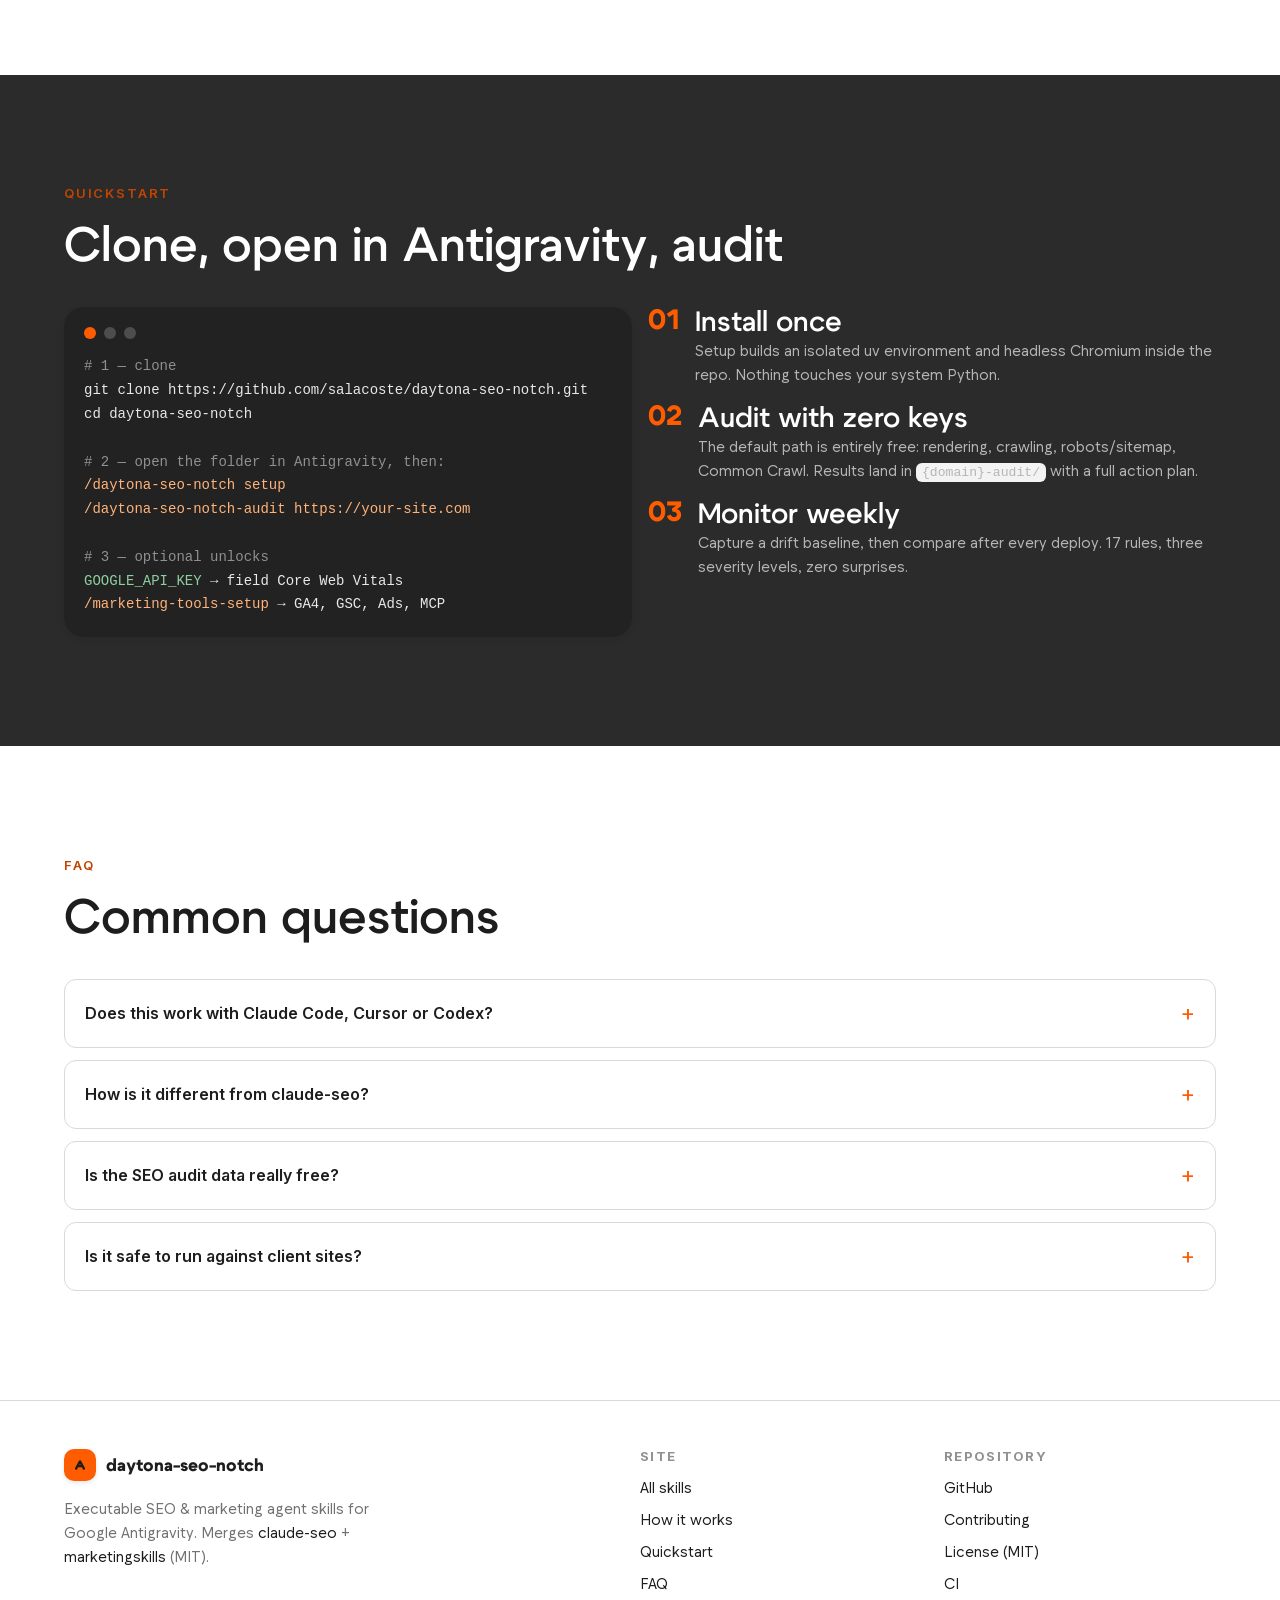
==== commit c36238f8: "feat: analytics features — Yandex Metrika CLI + cross-engine traffic intelligence skill Research-dri" ====
--- a/site/index.html
+++ b/site/index.html
@@ -102,7 +102,7 @@
             <a class="btn btn-secondary" href="https://github.com/salacoste/daytona-seo-notch">View on GitHub</a>
           </div>
           <div class="hero-meta">
-            <span><svg viewBox="0 0 16 16" fill="currentColor" aria-hidden="true"><path d="M13.5 3l-7.5 7.5L2.5 7 1 8.5l5 5 9-9z"/></svg>32 skills, lint-clean</span>
+            <span><svg viewBox="0 0 16 16" fill="currentColor" aria-hidden="true"><path d="M13.5 3l-7.5 7.5L2.5 7 1 8.5l5 5 9-9z"/></svg>33 skills, lint-clean</span>
             <span><svg viewBox="0 0 16 16" fill="currentColor" aria-hidden="true"><path d="M13.5 3l-7.5 7.5L2.5 7 1 8.5l5 5 9-9z"/></svg>60-script runtime</span>
             <span><svg viewBox="0 0 16 16" fill="currentColor" aria-hidden="true"><path d="M13.5 3l-7.5 7.5L2.5 7 1 8.5l5 5 9-9z"/></svg>Free data sources first</span>
             <span><svg viewBox="0 0 16 16" fill="currentColor" aria-hidden="true"><path d="M13.5 3l-7.5 7.5L2.5 7 1 8.5l5 5 9-9z"/></svg>AI / GEO readiness checks</span>
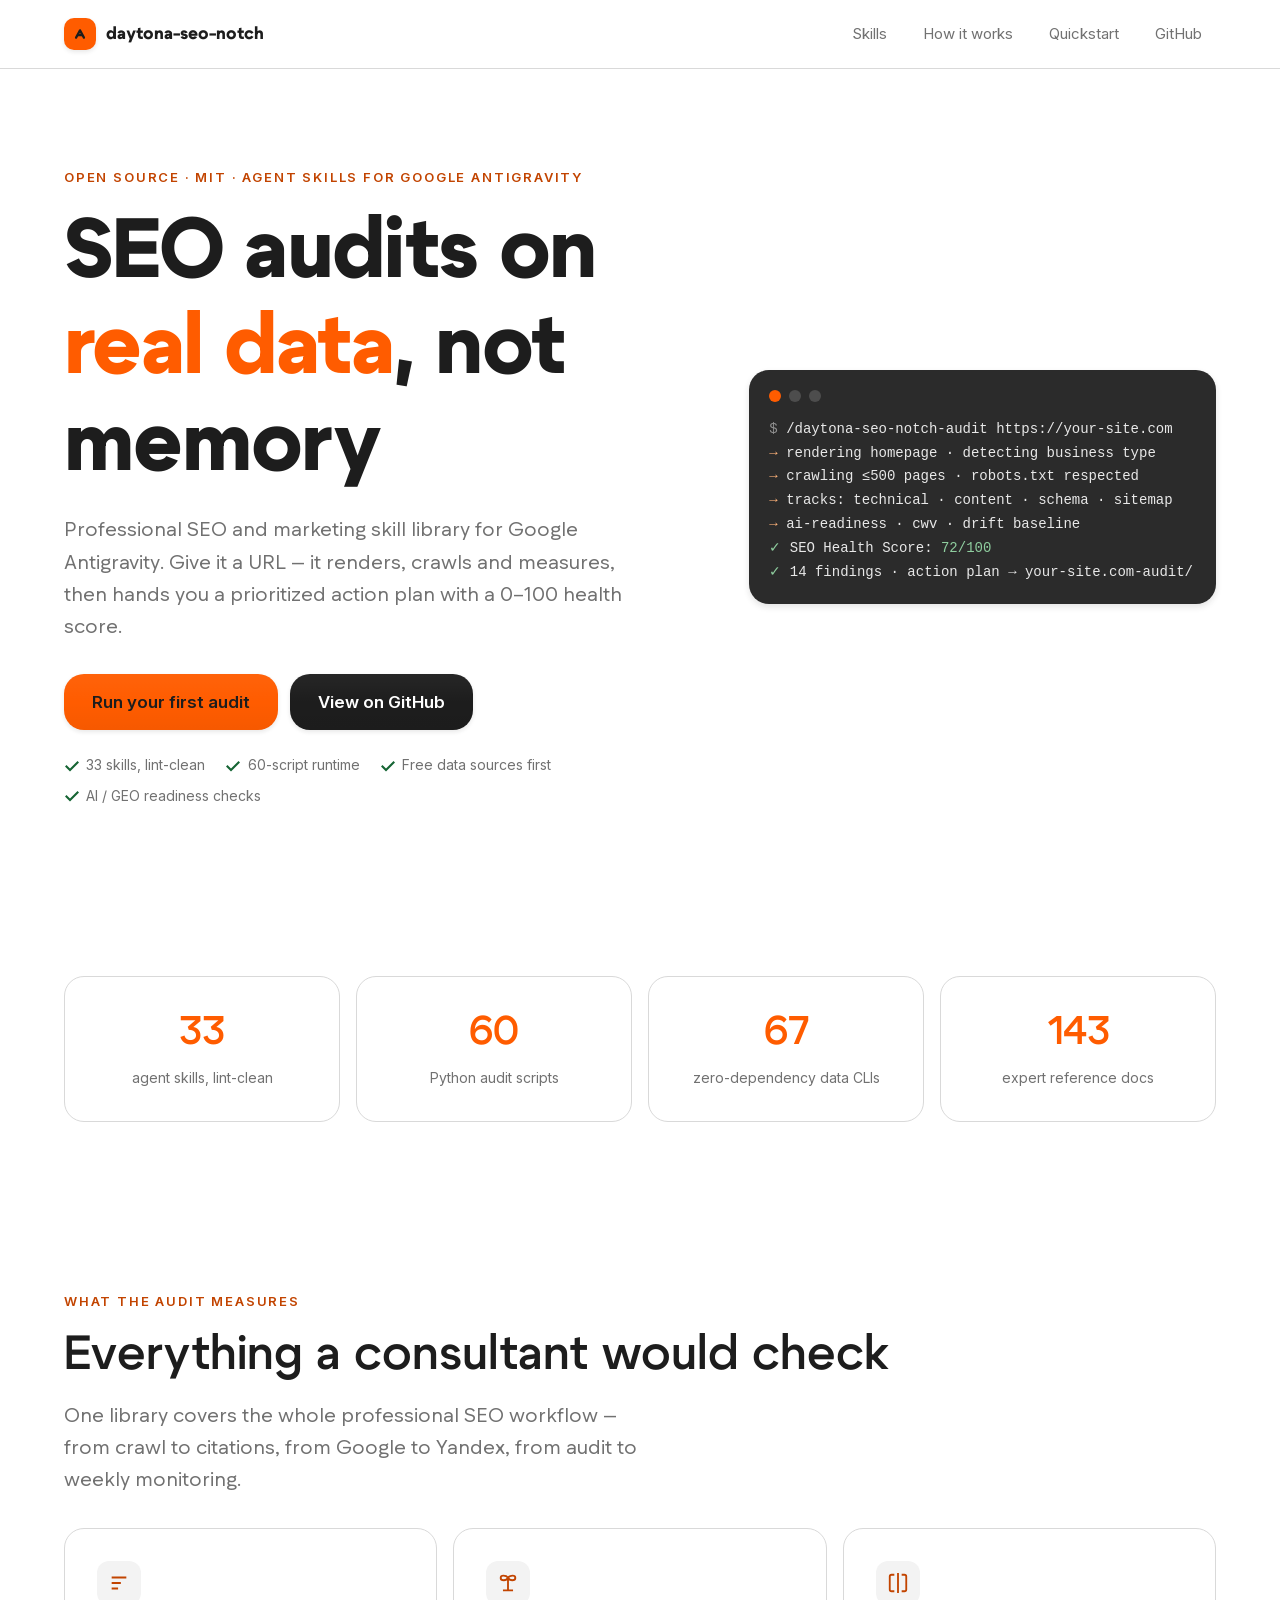
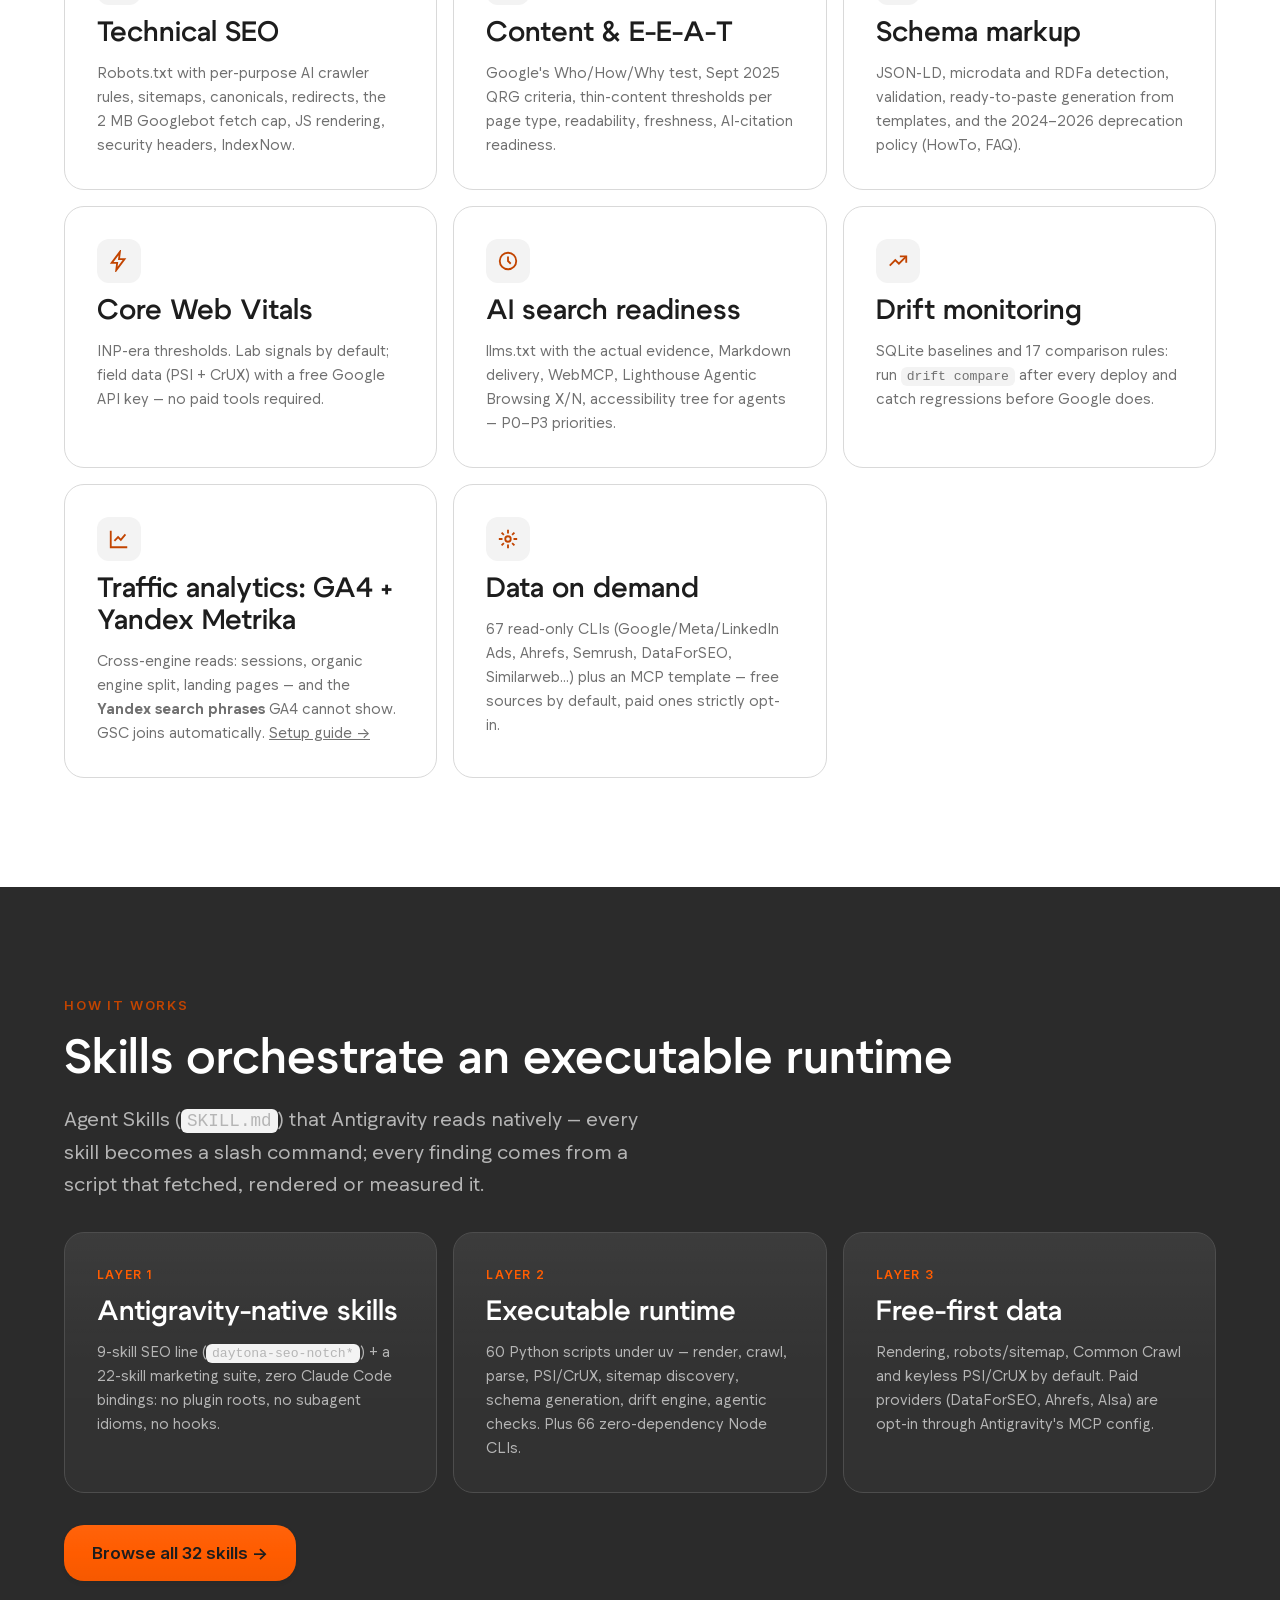
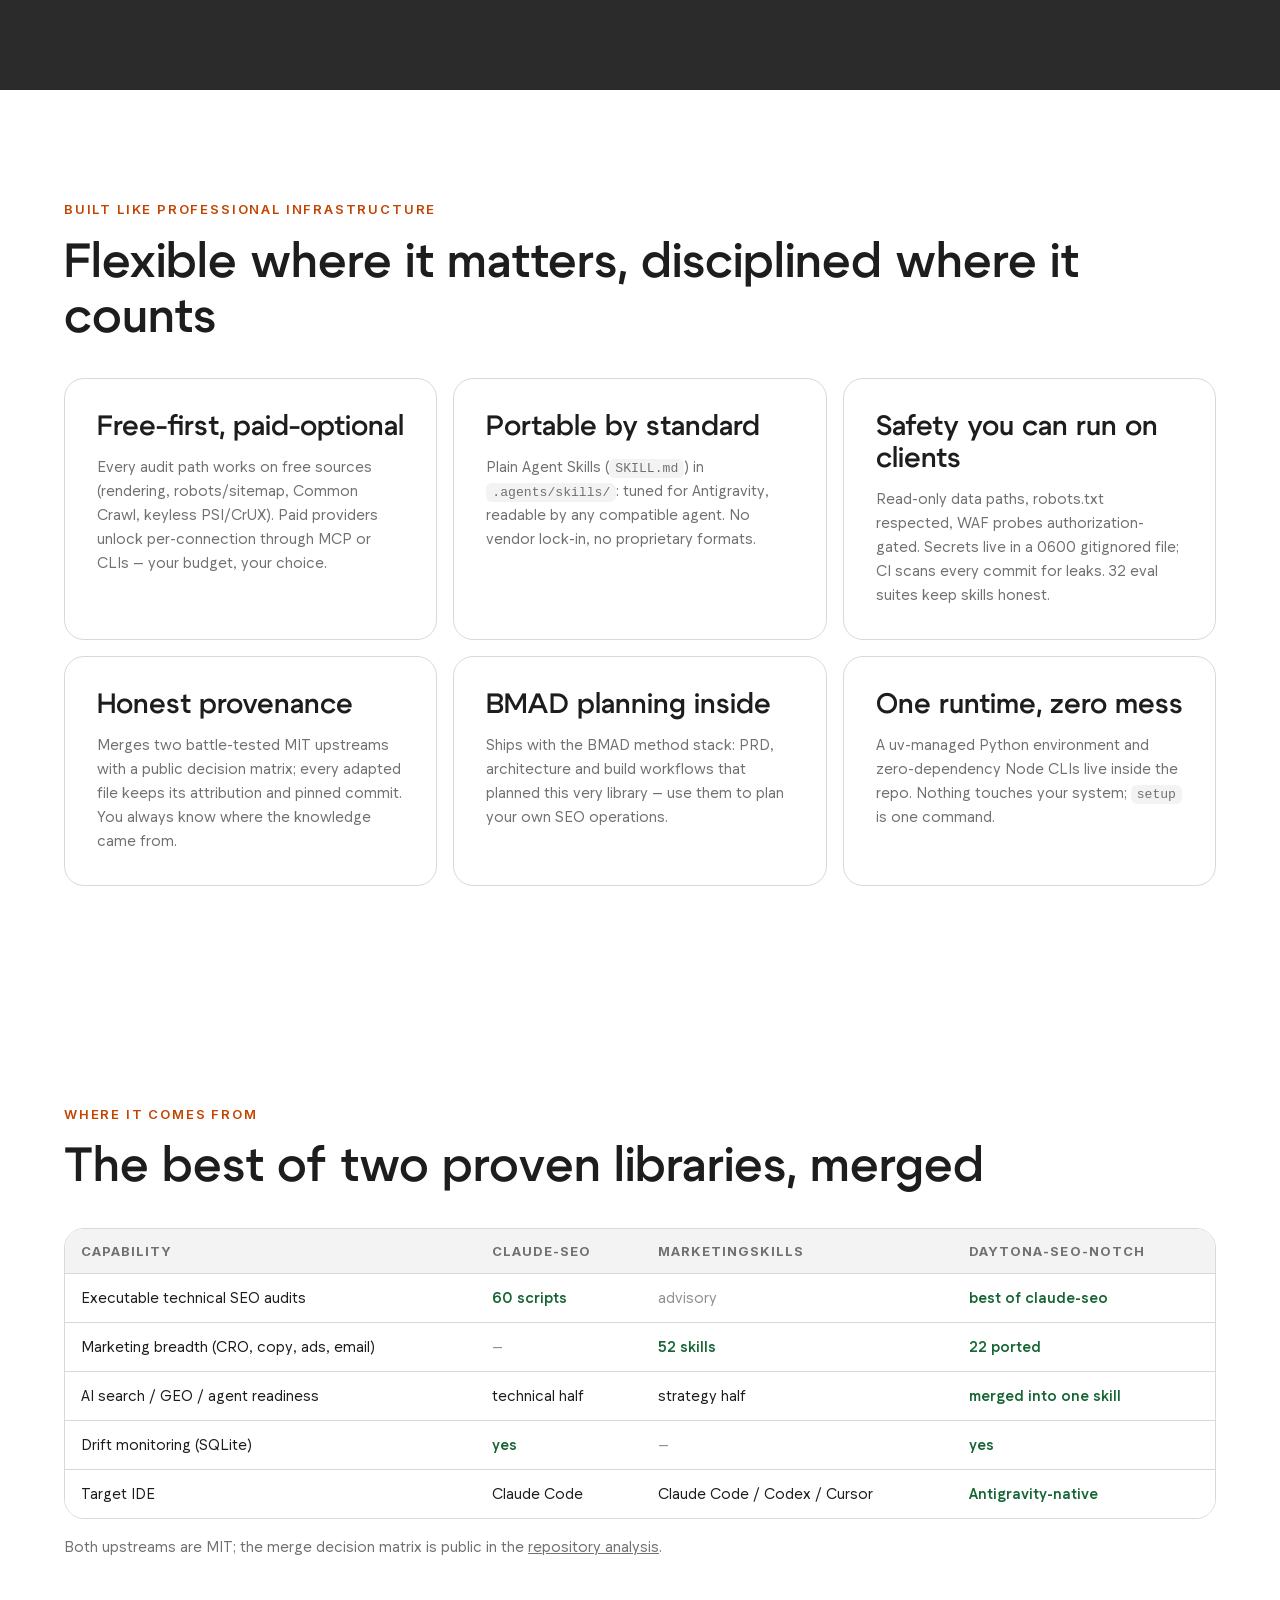
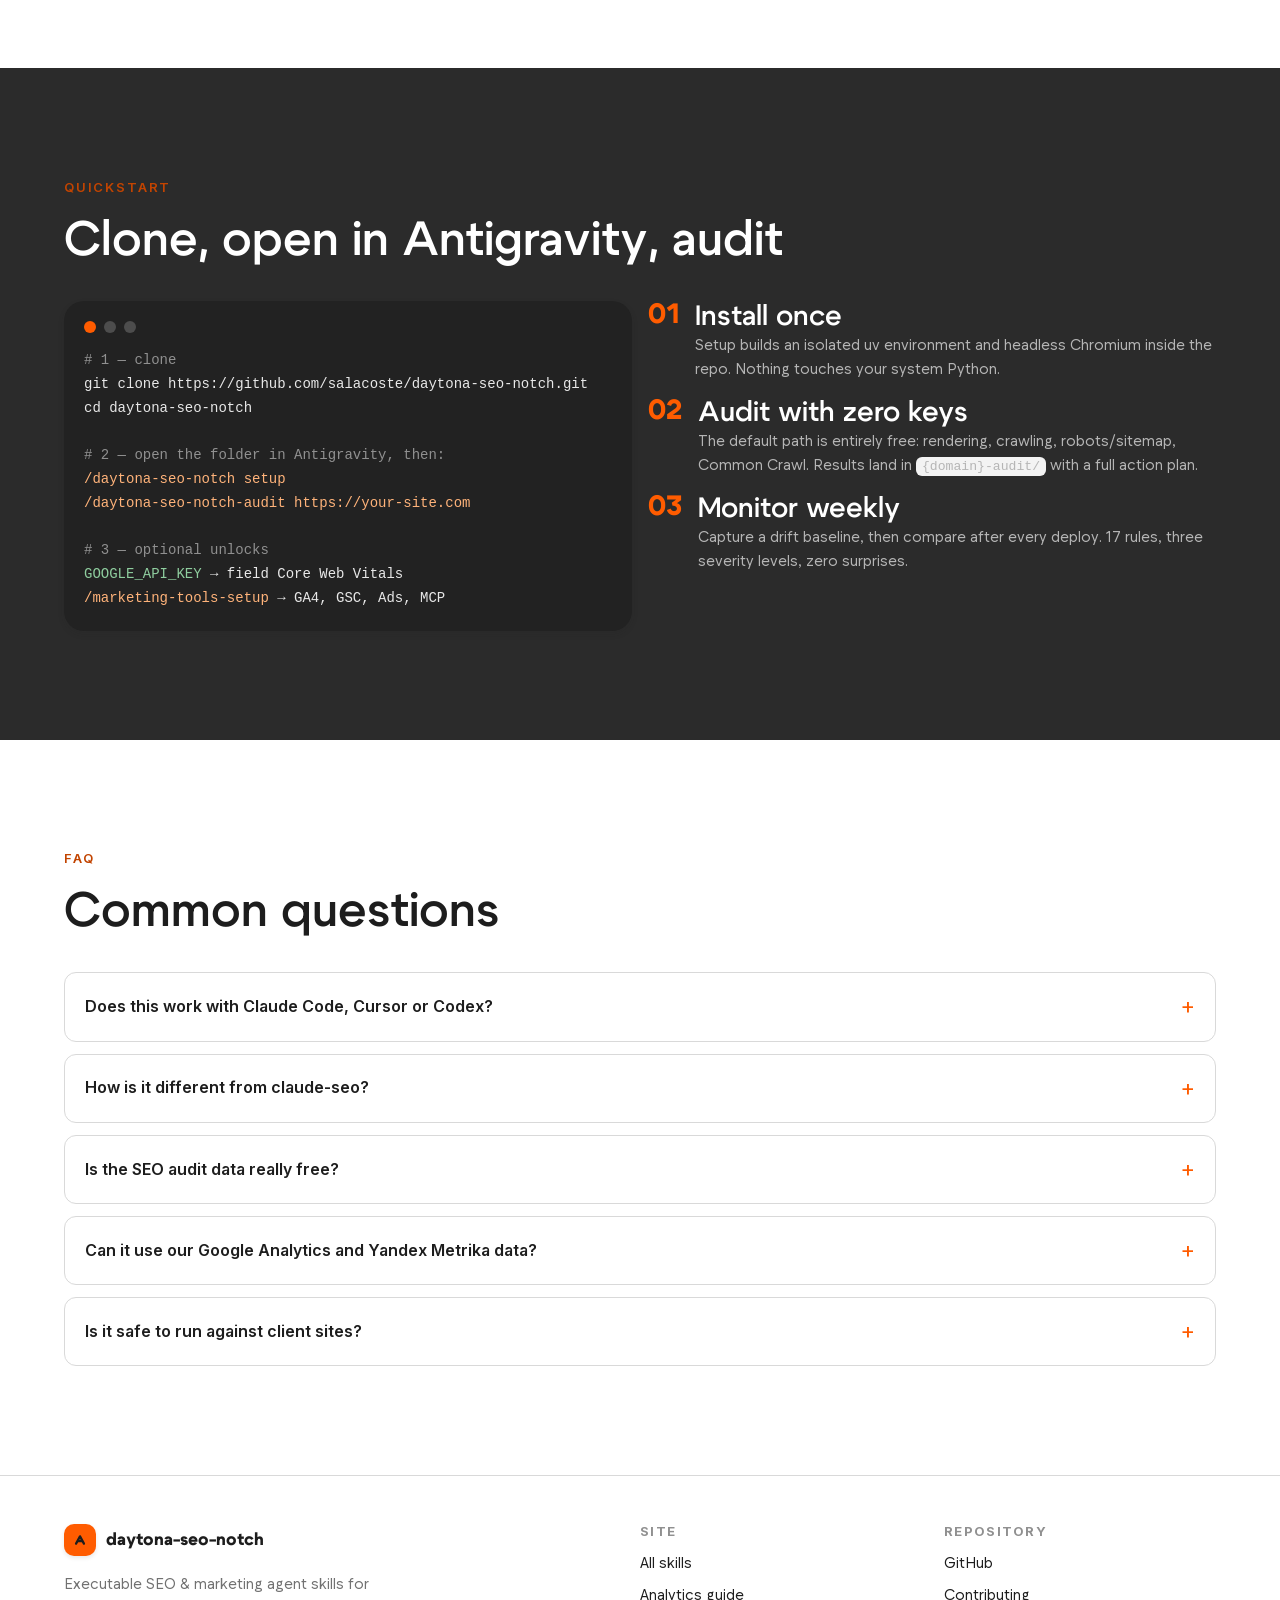
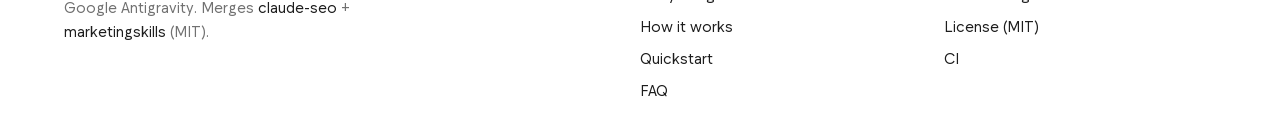
==== commit b9ff15c4: "docs+site: analytics user guide + expanded USP on GitHub Pages - docs/CONNECT-ANALYTICS.md: complete" ====
--- a/site/index.html
+++ b/site/index.html
@@ -121,11 +121,36 @@
       </div>
     </section>
 
+    <!-- BY THE NUMBERS -->
+    <section class="section" style="padding-block:calc(var(--space-section)*0.55)" aria-label="Library by the numbers">
+      <div class="container">
+        <div class="grid grid-4" style="gap:var(--space-4)">
+          <div class="card" style="align-items:center;text-align:center">
+            <h3 style="font-size:2.5rem;color:var(--color-brand)">33</h3>
+            <p style="font-family:var(--font-label);font-size:0.875rem">agent skills, lint-clean</p>
+          </div>
+          <div class="card" style="align-items:center;text-align:center">
+            <h3 style="font-size:2.5rem;color:var(--color-brand)">60</h3>
+            <p style="font-family:var(--font-label);font-size:0.875rem">Python audit scripts</p>
+          </div>
+          <div class="card" style="align-items:center;text-align:center">
+            <h3 style="font-size:2.5rem;color:var(--color-brand)">67</h3>
+            <p style="font-family:var(--font-label);font-size:0.875rem">zero-dependency data CLIs</p>
+          </div>
+          <div class="card" style="align-items:center;text-align:center">
+            <h3 style="font-size:2.5rem;color:var(--color-brand)">143</h3>
+            <p style="font-family:var(--font-label);font-size:0.875rem">expert reference docs</p>
+          </div>
+        </div>
+      </div>
+    </section>
+
     <!-- WHAT IT MEASURES -->
     <section class="section" aria-labelledby="measure-title">
       <div class="container">
         <p class="eyebrow">What the audit measures</p>
         <h2 id="measure-title">Everything a consultant would check</h2>
+        <p class="lead" style="margin-top:var(--space-4)">One library covers the whole professional SEO workflow — from crawl to citations, from Google to Yandex, from audit to weekly monitoring.</p>
         <div class="grid grid-3" style="margin-top:var(--space-8)">
           <article class="card">
             <span class="card-icon" aria-hidden="true"><svg viewBox="0 0 24 24" fill="none" stroke="currentColor" stroke-width="2"><path d="M4 6h16M4 12h10M4 18h7"/></svg></span>
@@ -156,6 +181,16 @@
             <span class="card-icon" aria-hidden="true"><svg viewBox="0 0 24 24" fill="none" stroke="currentColor" stroke-width="2"><path d="M3 17l6-6 4 4 8-8"/><path d="M14 7h7v7"/></svg></span>
             <h3>Drift monitoring</h3>
             <p>SQLite baselines and 17 comparison rules: run <code class="inline">drift compare</code> after every deploy and catch regressions before Google does.</p>
+          </article>
+          <article class="card">
+            <span class="card-icon" aria-hidden="true"><svg viewBox="0 0 24 24" fill="none" stroke="currentColor" stroke-width="2"><path d="M3 3v18h18"/><path d="M7 14l4-4 3 3 5-6"/></svg></span>
+            <h3>Traffic analytics: GA4 + Yandex Metrika</h3>
+            <p>Cross-engine reads: sessions, organic engine split, landing pages — and the <strong>Yandex search phrases</strong> GA4 cannot show. GSC joins automatically. <a href="/daytona-seo-notch/guides/analytics/">Setup guide →</a></p>
+          </article>
+          <article class="card">
+            <span class="card-icon" aria-hidden="true"><svg viewBox="0 0 24 24" fill="none" stroke="currentColor" stroke-width="2"><circle cx="12" cy="12" r="3"/><path d="M12 2v4M12 18v4M2 12h4M18 12h4M5 5l2.5 2.5M16.5 16.5L19 19M19 5l-2.5 2.5M7.5 16.5L5 19"/></svg></span>
+            <h3>Data on demand</h3>
+            <p>67 read-only CLIs (Google/Meta/LinkedIn Ads, Ahrefs, Semrush, DataForSEO, Similarweb…) plus an MCP template — free sources by default, paid ones strictly opt-in.</p>
           </article>
         </div>
       </div>
@@ -185,6 +220,40 @@
           </article>
         </div>
         <p style="margin-top:var(--space-8)"><a class="btn btn-primary" href="/daytona-seo-notch/skills/">Browse all 32 skills →</a></p>
+      </div>
+    </section>
+
+    <!-- PROFESSIONAL INFRASTRUCTURE -->
+    <section class="section" aria-labelledby="infra-title">
+      <div class="container">
+        <p class="eyebrow">Built like professional infrastructure</p>
+        <h2 id="infra-title">Flexible where it matters, disciplined where it counts</h2>
+        <div class="grid grid-3" style="margin-top:var(--space-8)">
+          <article class="card">
+            <h3>Free-first, paid-optional</h3>
+            <p>Every audit path works on free sources (rendering, robots/sitemap, Common Crawl, keyless PSI/CrUX). Paid providers unlock per-connection through MCP or CLIs — your budget, your choice.</p>
+          </article>
+          <article class="card">
+            <h3>Portable by standard</h3>
+            <p>Plain Agent Skills (<code class="inline">SKILL.md</code>) in <code class="inline">.agents/skills/</code>: tuned for Antigravity, readable by any compatible agent. No vendor lock-in, no proprietary formats.</p>
+          </article>
+          <article class="card">
+            <h3>Safety you can run on clients</h3>
+            <p>Read-only data paths, robots.txt respected, WAF probes authorization-gated. Secrets live in a 0600 gitignored file; CI scans every commit for leaks. 32 eval suites keep skills honest.</p>
+          </article>
+          <article class="card">
+            <h3>Honest provenance</h3>
+            <p>Merges two battle-tested MIT upstreams with a public decision matrix; every adapted file keeps its attribution and pinned commit. You always know where the knowledge came from.</p>
+          </article>
+          <article class="card">
+            <h3>BMAD planning inside</h3>
+            <p>Ships with the BMAD method stack: PRD, architecture and build workflows that planned this very library — use them to plan your own SEO operations.</p>
+          </article>
+          <article class="card">
+            <h3>One runtime, zero mess</h3>
+            <p>A uv-managed Python environment and zero-dependency Node CLIs live inside the repo. Nothing touches your system; <code class="inline">setup</code> is one command.</p>
+          </article>
+        </div>
       </div>
     </section>
 
@@ -265,6 +334,10 @@
             <div>Yes. The default audit path runs on free sources: headless rendering, robots.txt and sitemap analysis, Common Crawl domain metrics, and PageSpeed/CrUX where keyless access allows. A free <code class="inline">GOOGLE_API_KEY</code> unlocks field Core Web Vitals; paid providers like DataForSEO or Ahrefs are strictly opt-in via MCP or CLIs.</div>
           </details>
           <details>
+            <summary>Can it use our Google Analytics and Yandex Metrika data?</summary>
+            <div>Yes — <code class="inline">/daytona-seo-notch-analytics</code> reads GA4, Yandex Metrika and Search Console together: sessions, organic engine split, landing pages and Yandex search phrases. Connections are read-only, tokens stay in a local 0600 file. Follow the <a href="/daytona-seo-notch/guides/analytics/">step-by-step guide</a>.</div>
+          </details>
+          <details>
             <summary>Is it safe to run against client sites?</summary>
             <div>The audit is read-only and respects robots.txt. The only active probe (a WAF user-agent matrix) is explicitly gated behind owner authorization. API keys stay in a local 0600 <code class="inline">.env.marketing</code> file that CI verifies is never committed.</div>
           </details>
@@ -286,6 +359,7 @@
         <h4>Site</h4>
         <ul>
           <li><a href="/daytona-seo-notch/skills/">All skills</a></li>
+          <li><a href="/daytona-seo-notch/guides/analytics/">Analytics guide</a></li>
           <li><a href="#how">How it works</a></li>
           <li><a href="#quickstart">Quickstart</a></li>
           <li><a href="#faq">FAQ</a></li>
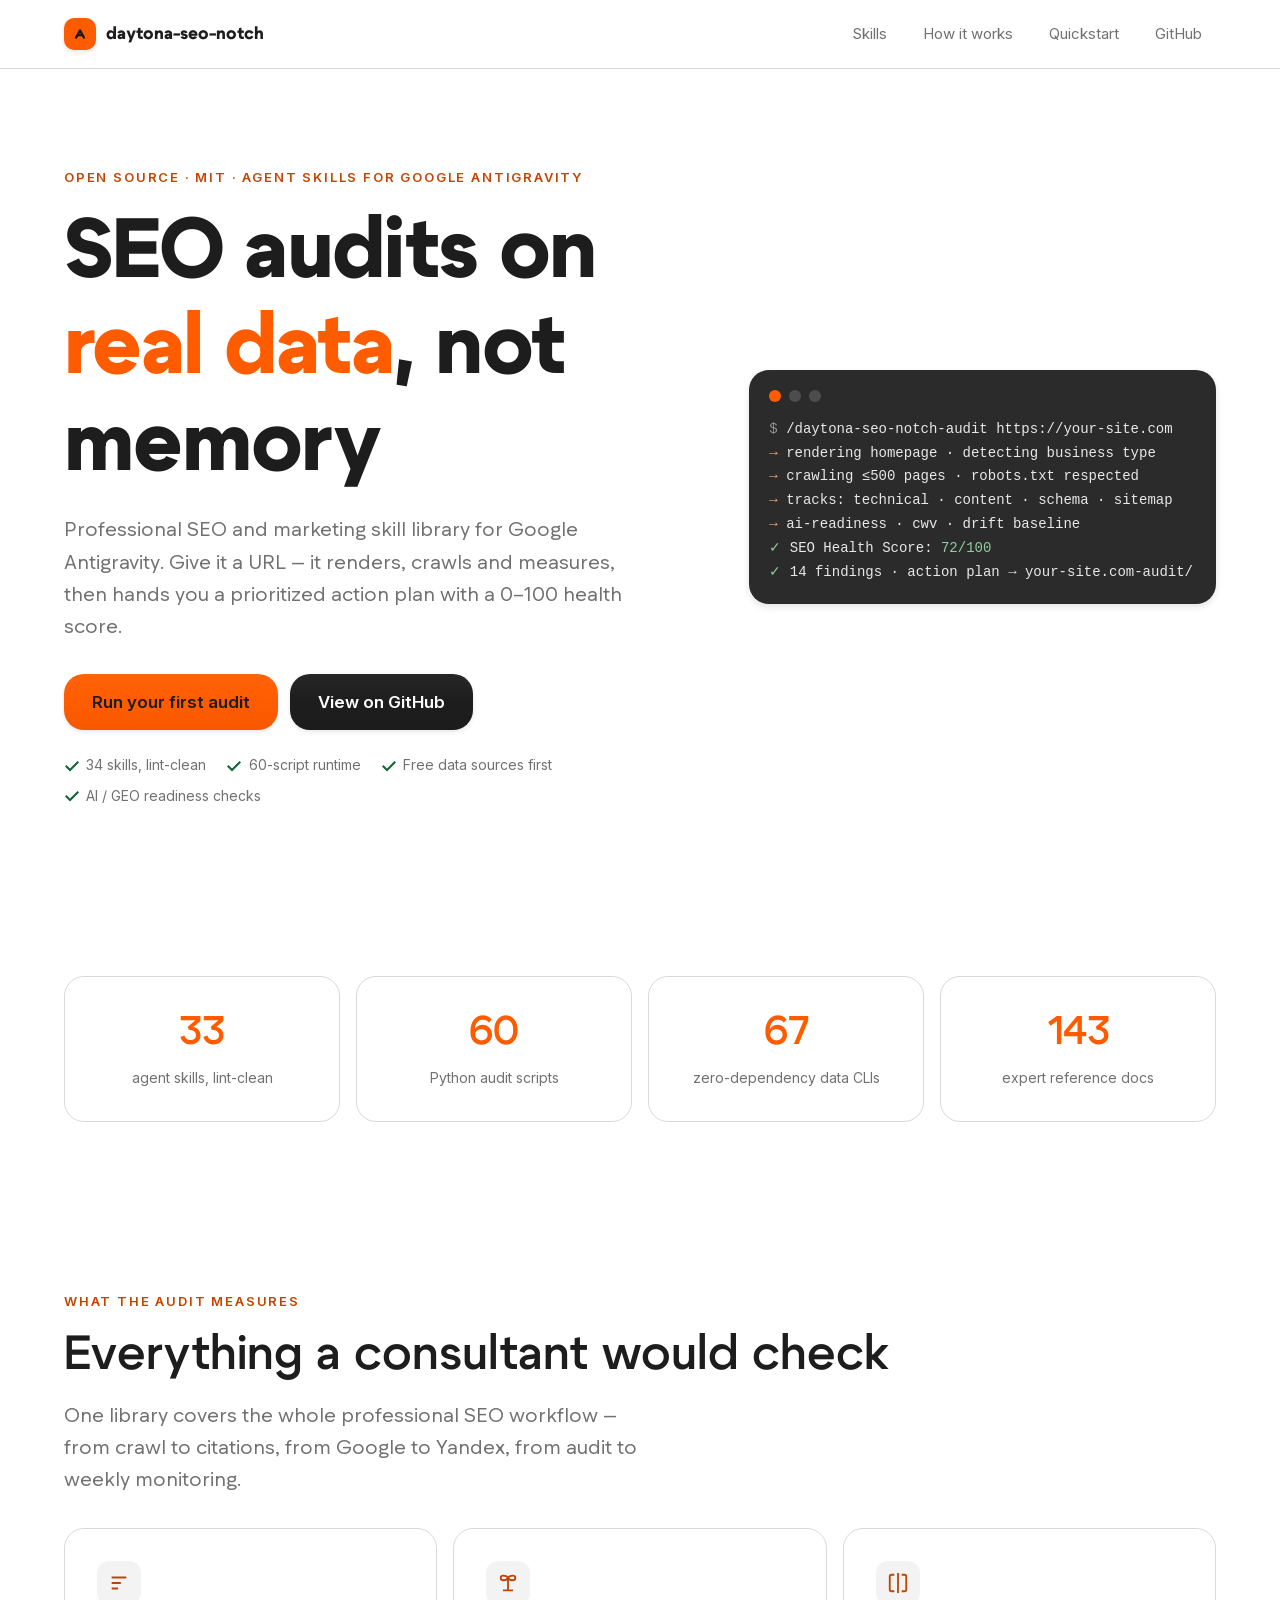
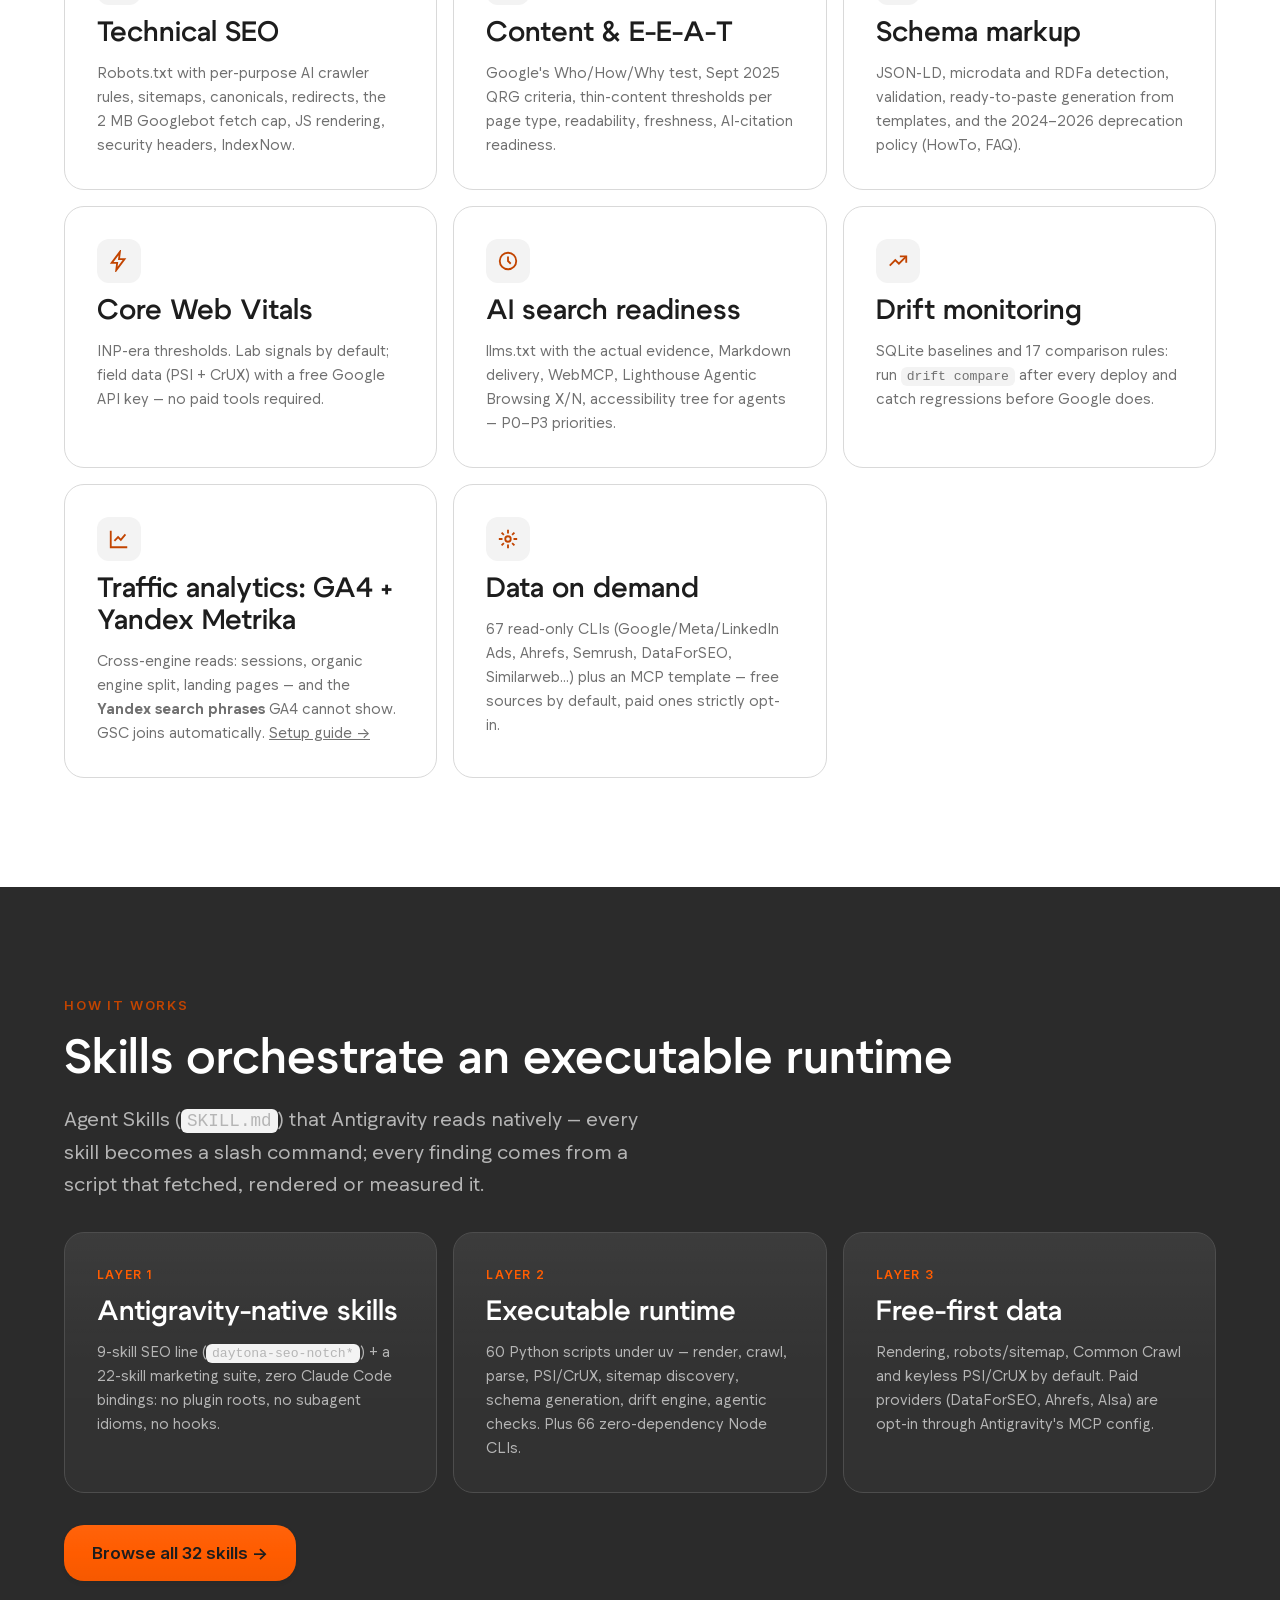
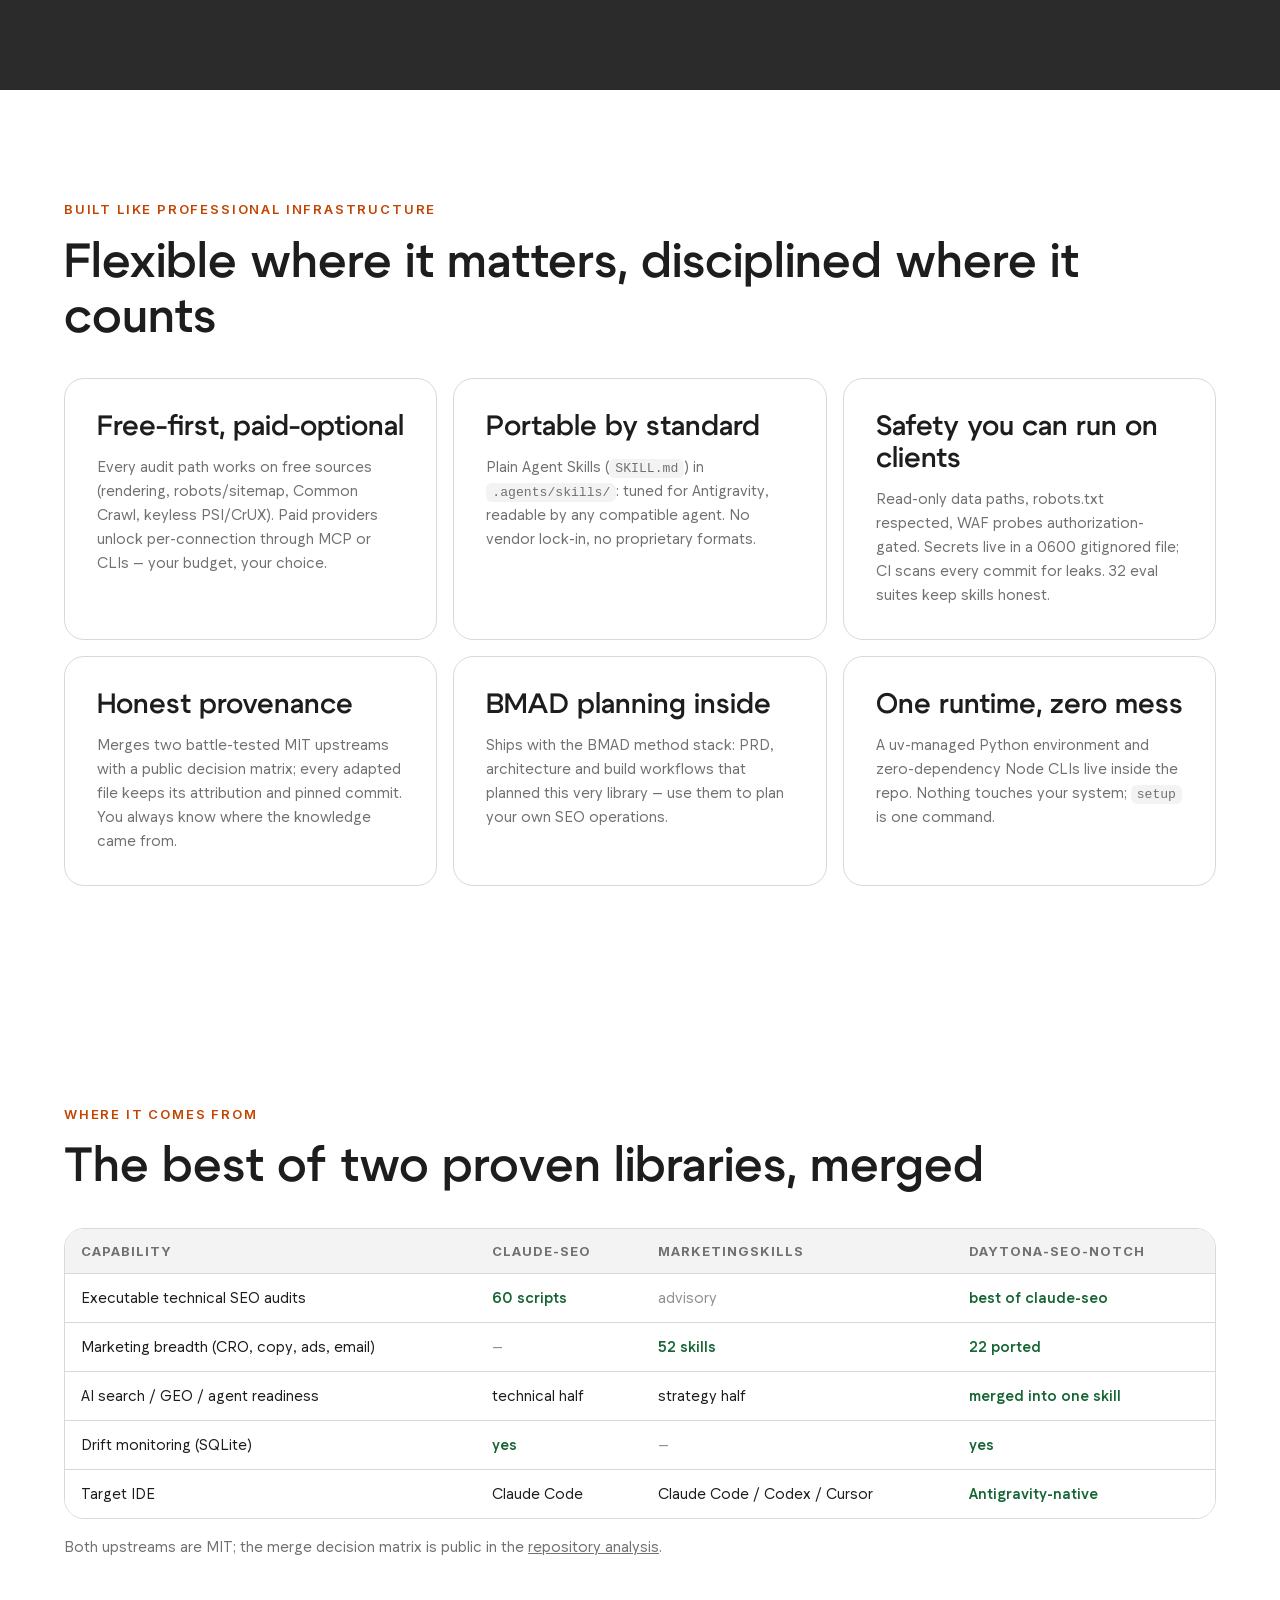
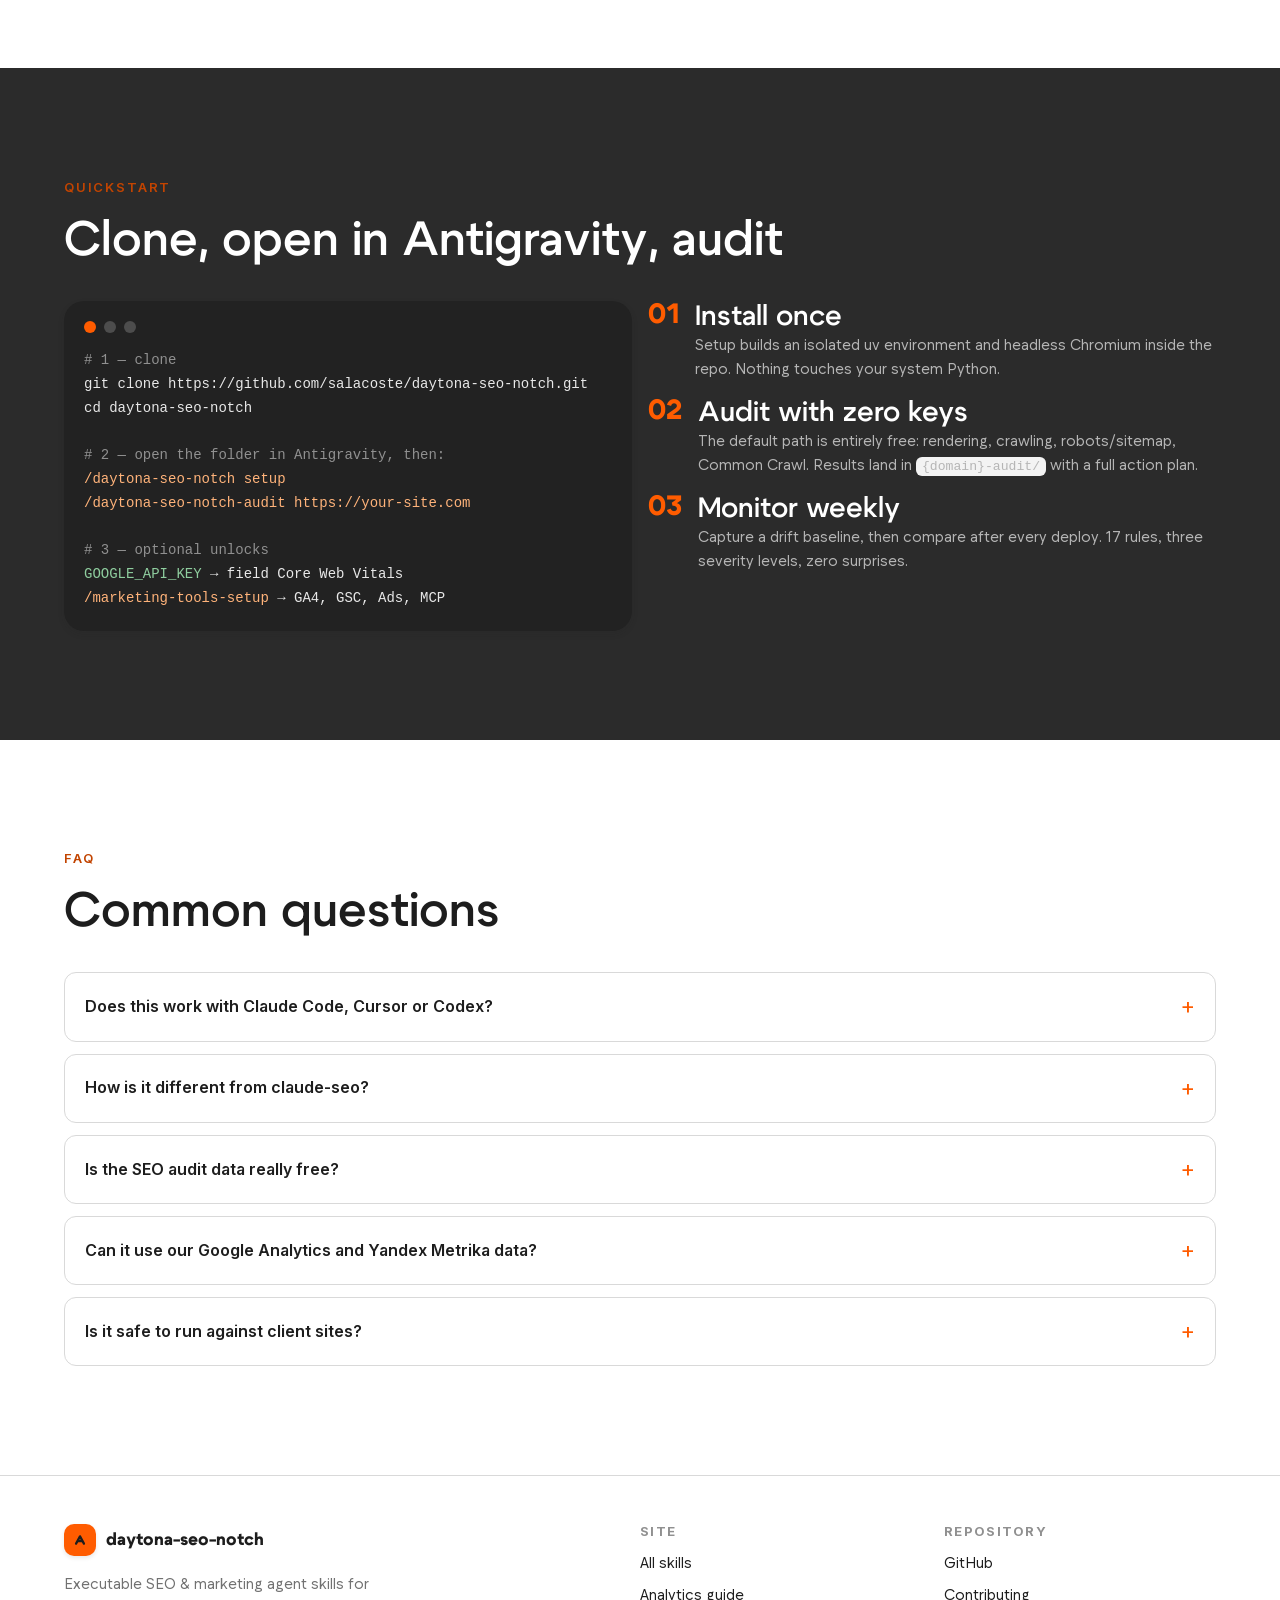
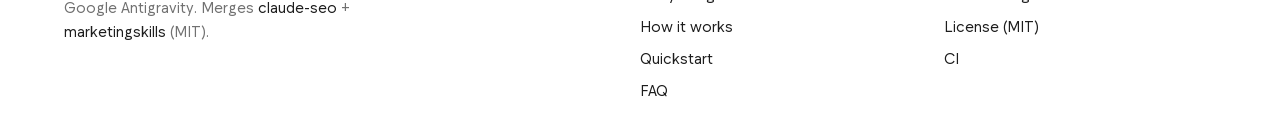
==== commit e1f60b42: "feat: pre-launch SEO — daytona-seo-notch-prelaunch skill (v0.5+) Research (docs/research-prelaunch-s" ====
--- a/site/index.html
+++ b/site/index.html
@@ -102,7 +102,7 @@
             <a class="btn btn-secondary" href="https://github.com/salacoste/daytona-seo-notch">View on GitHub</a>
           </div>
           <div class="hero-meta">
-            <span><svg viewBox="0 0 16 16" fill="currentColor" aria-hidden="true"><path d="M13.5 3l-7.5 7.5L2.5 7 1 8.5l5 5 9-9z"/></svg>33 skills, lint-clean</span>
+            <span><svg viewBox="0 0 16 16" fill="currentColor" aria-hidden="true"><path d="M13.5 3l-7.5 7.5L2.5 7 1 8.5l5 5 9-9z"/></svg>34 skills, lint-clean</span>
             <span><svg viewBox="0 0 16 16" fill="currentColor" aria-hidden="true"><path d="M13.5 3l-7.5 7.5L2.5 7 1 8.5l5 5 9-9z"/></svg>60-script runtime</span>
             <span><svg viewBox="0 0 16 16" fill="currentColor" aria-hidden="true"><path d="M13.5 3l-7.5 7.5L2.5 7 1 8.5l5 5 9-9z"/></svg>Free data sources first</span>
             <span><svg viewBox="0 0 16 16" fill="currentColor" aria-hidden="true"><path d="M13.5 3l-7.5 7.5L2.5 7 1 8.5l5 5 9-9z"/></svg>AI / GEO readiness checks</span>
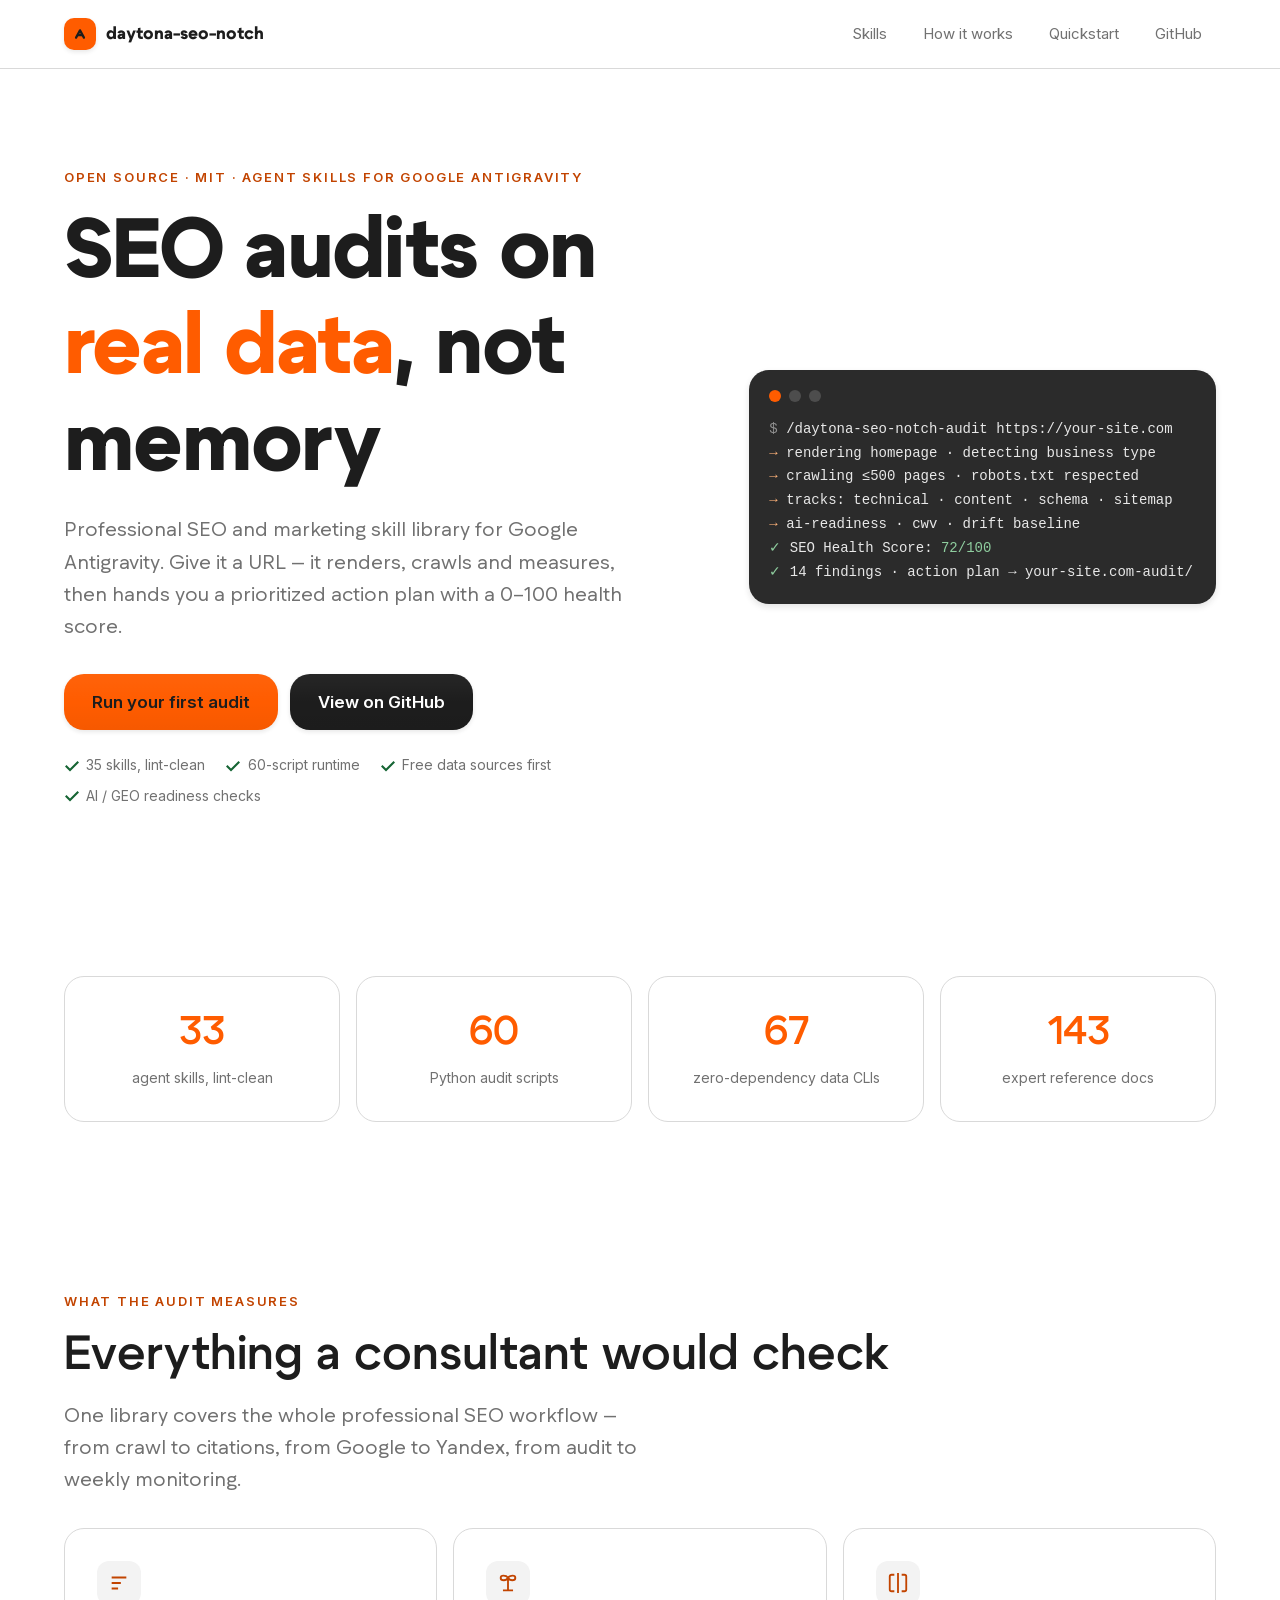
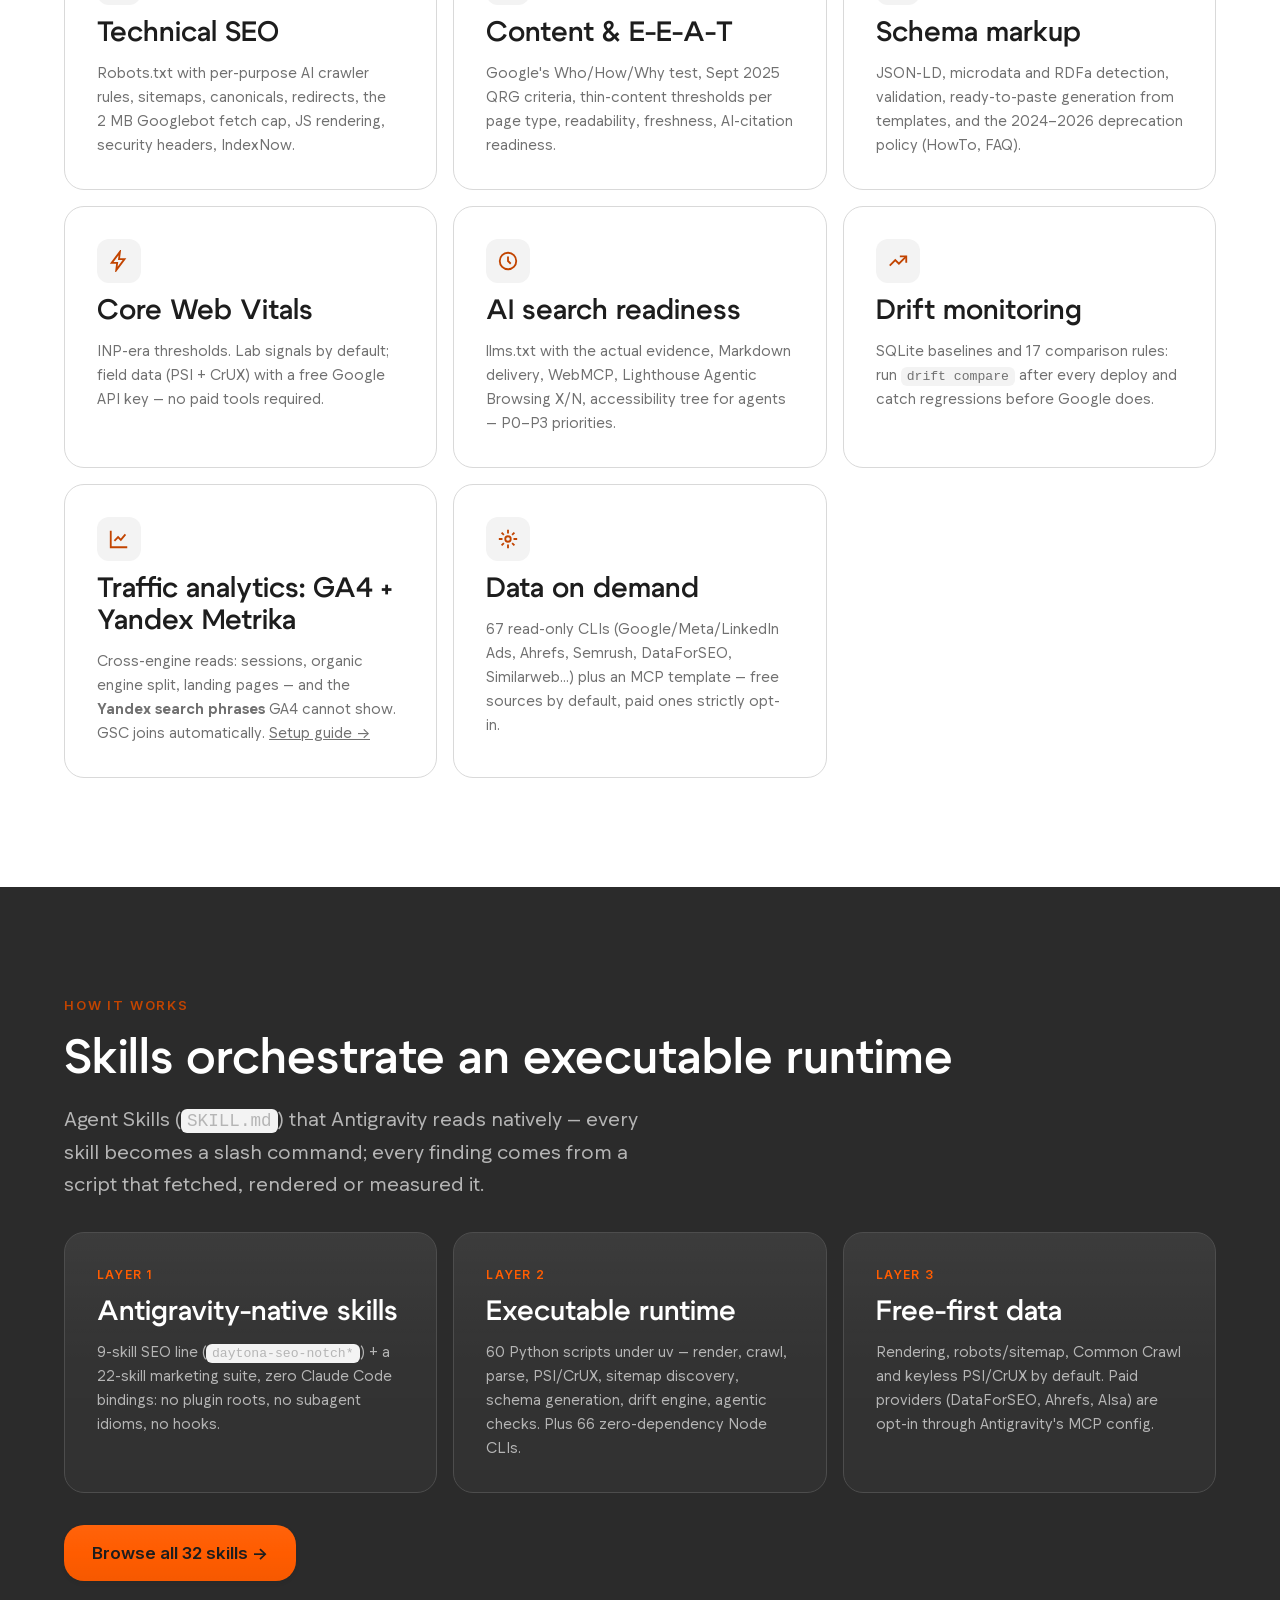
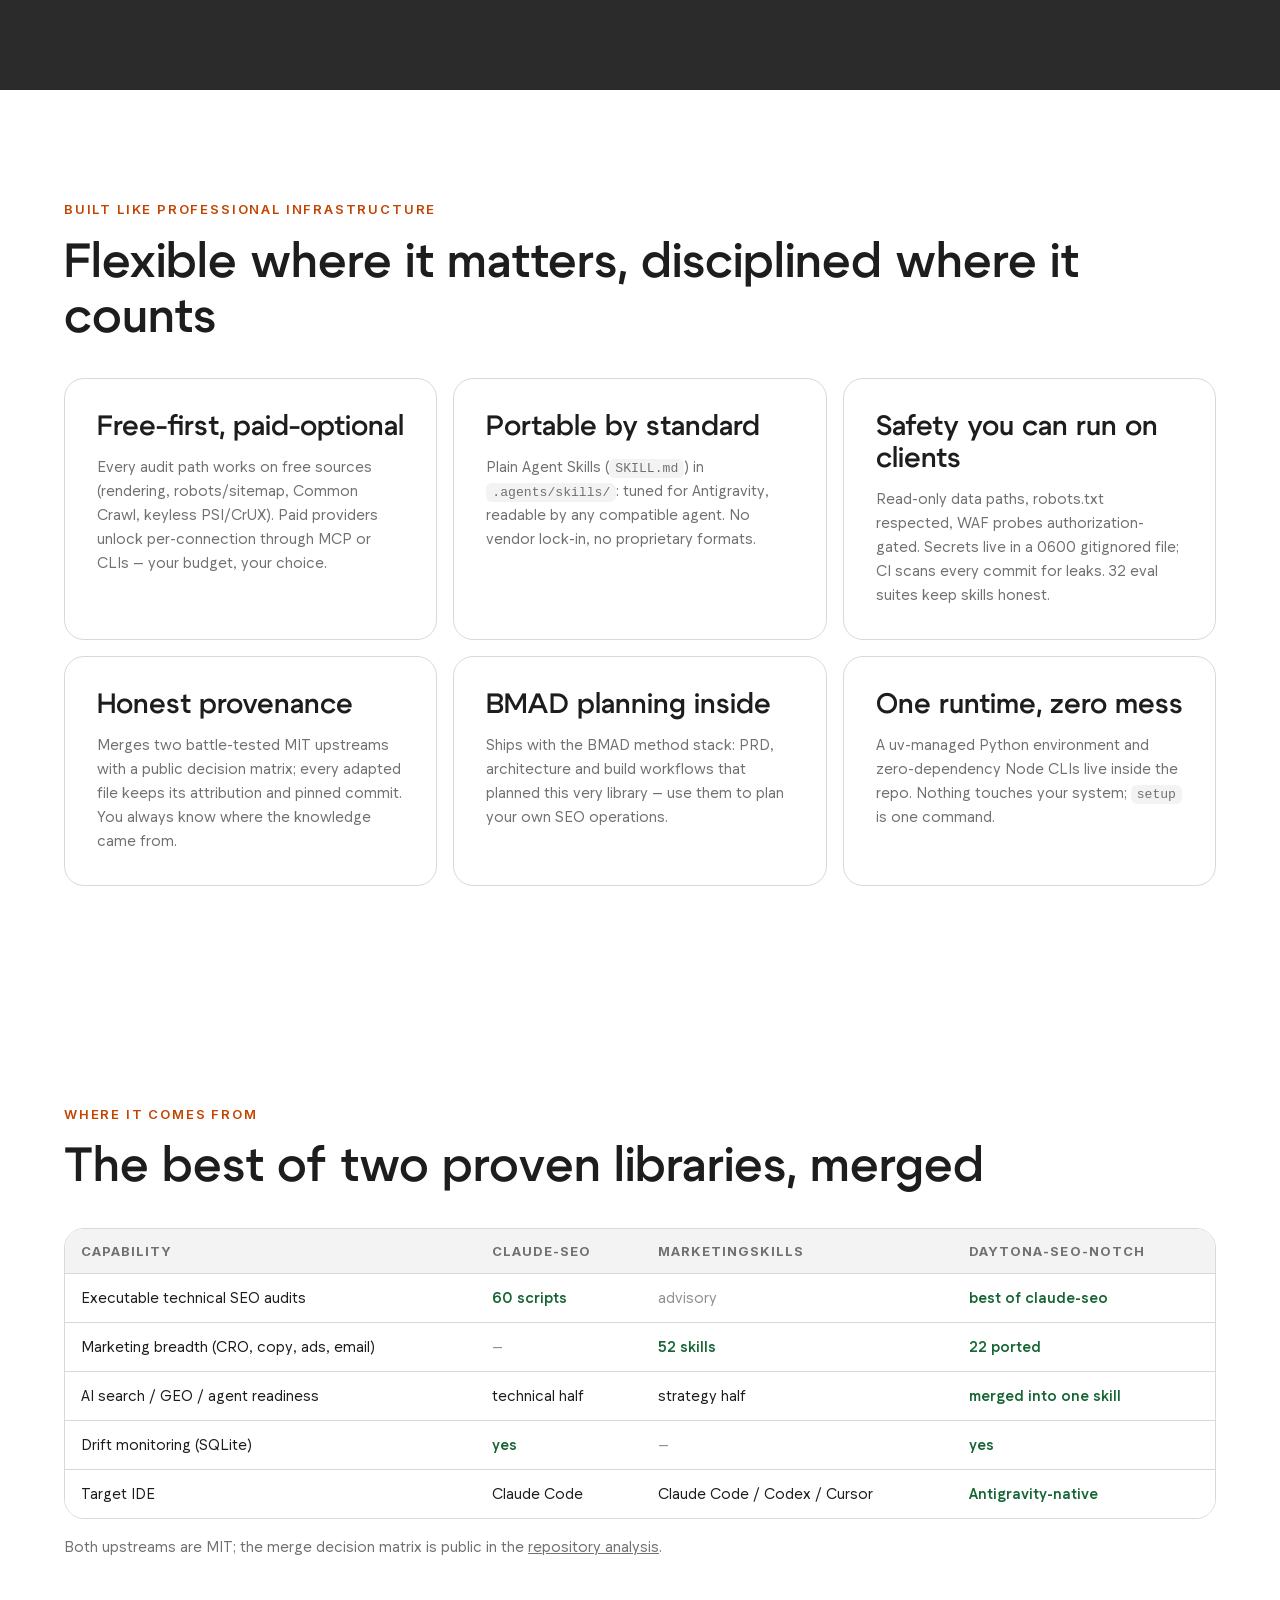
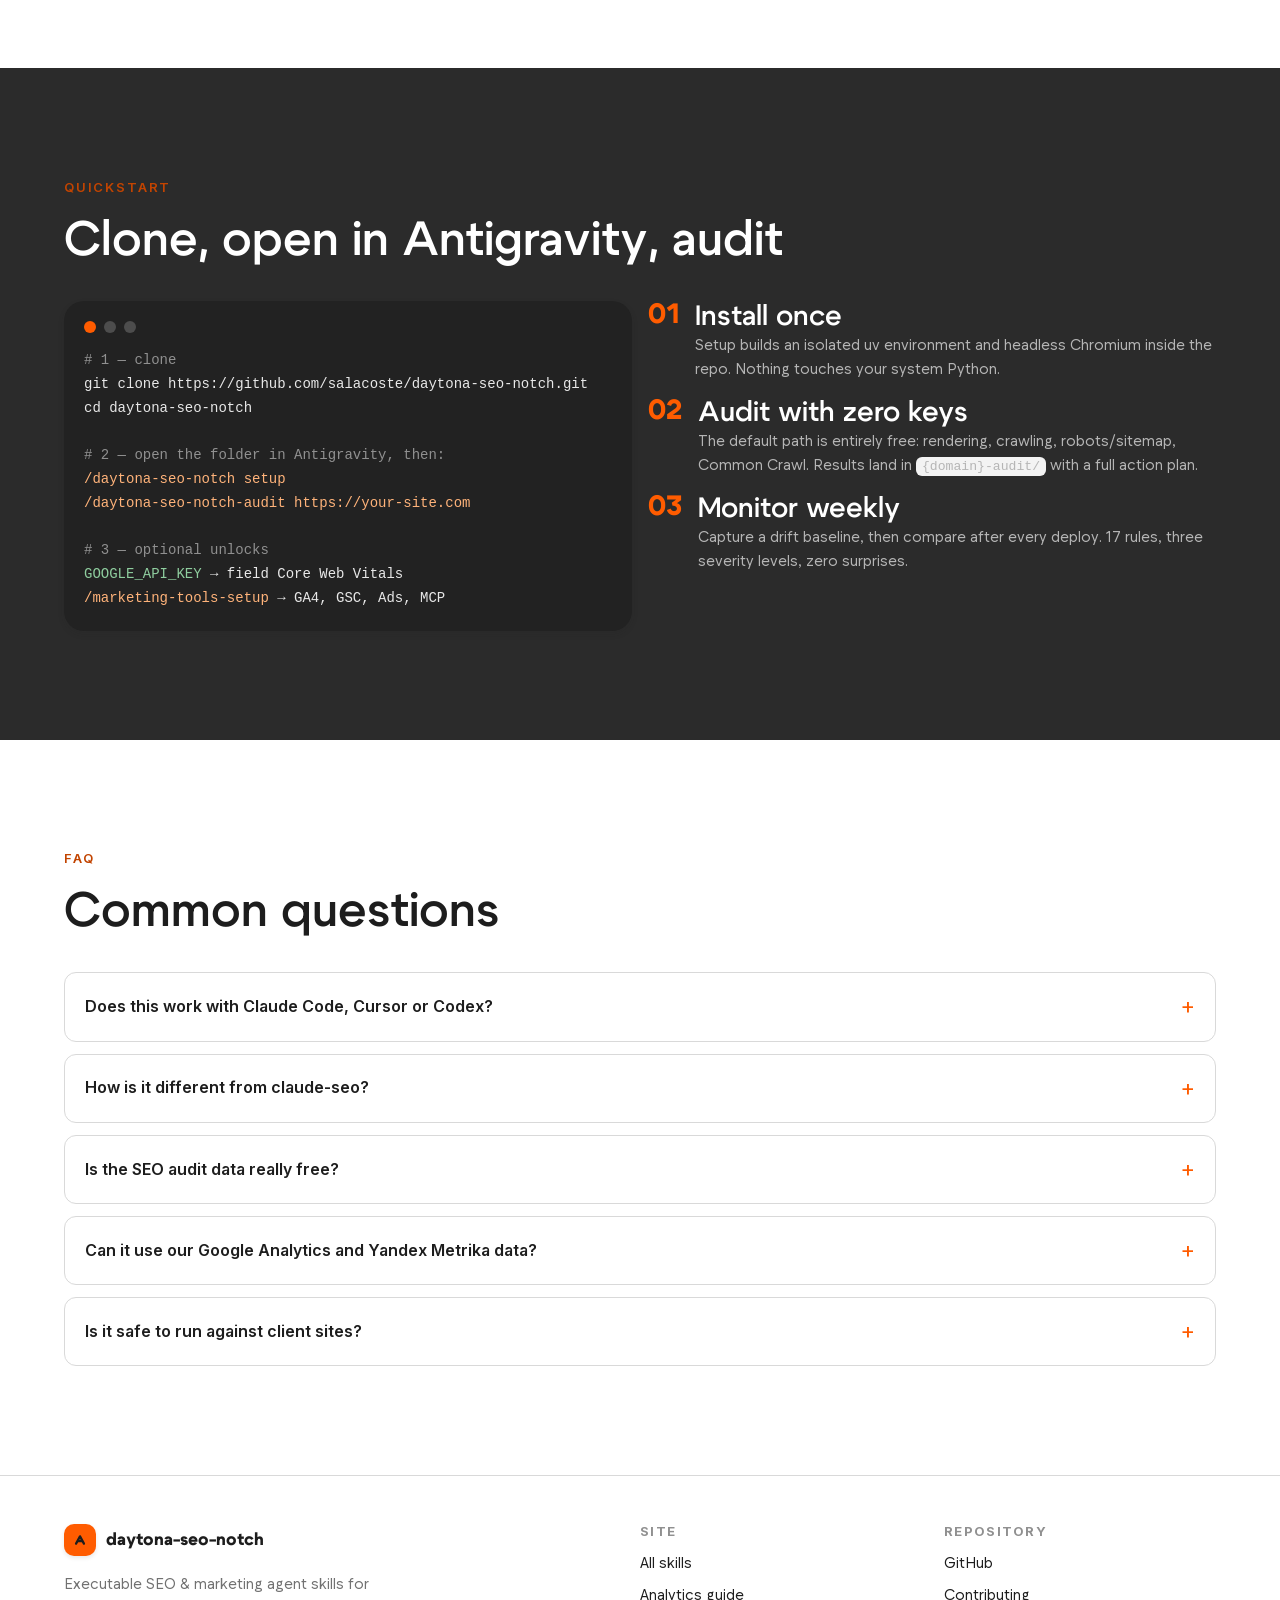
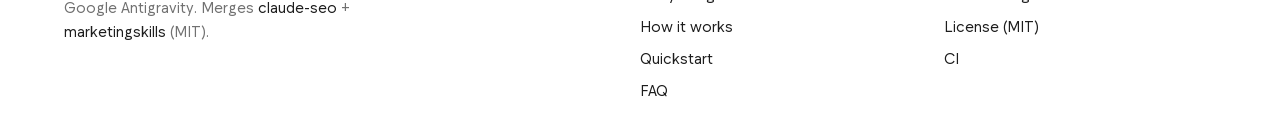
==== commit 0ad0fc2d: "feat: daytona-seo-notch-brief — intake for new client projects Closes the full new-site pipeline: br" ====
--- a/site/index.html
+++ b/site/index.html
@@ -102,7 +102,7 @@
             <a class="btn btn-secondary" href="https://github.com/salacoste/daytona-seo-notch">View on GitHub</a>
           </div>
           <div class="hero-meta">
-            <span><svg viewBox="0 0 16 16" fill="currentColor" aria-hidden="true"><path d="M13.5 3l-7.5 7.5L2.5 7 1 8.5l5 5 9-9z"/></svg>34 skills, lint-clean</span>
+            <span><svg viewBox="0 0 16 16" fill="currentColor" aria-hidden="true"><path d="M13.5 3l-7.5 7.5L2.5 7 1 8.5l5 5 9-9z"/></svg>35 skills, lint-clean</span>
             <span><svg viewBox="0 0 16 16" fill="currentColor" aria-hidden="true"><path d="M13.5 3l-7.5 7.5L2.5 7 1 8.5l5 5 9-9z"/></svg>60-script runtime</span>
             <span><svg viewBox="0 0 16 16" fill="currentColor" aria-hidden="true"><path d="M13.5 3l-7.5 7.5L2.5 7 1 8.5l5 5 9-9z"/></svg>Free data sources first</span>
             <span><svg viewBox="0 0 16 16" fill="currentColor" aria-hidden="true"><path d="M13.5 3l-7.5 7.5L2.5 7 1 8.5l5 5 9-9z"/></svg>AI / GEO readiness checks</span>
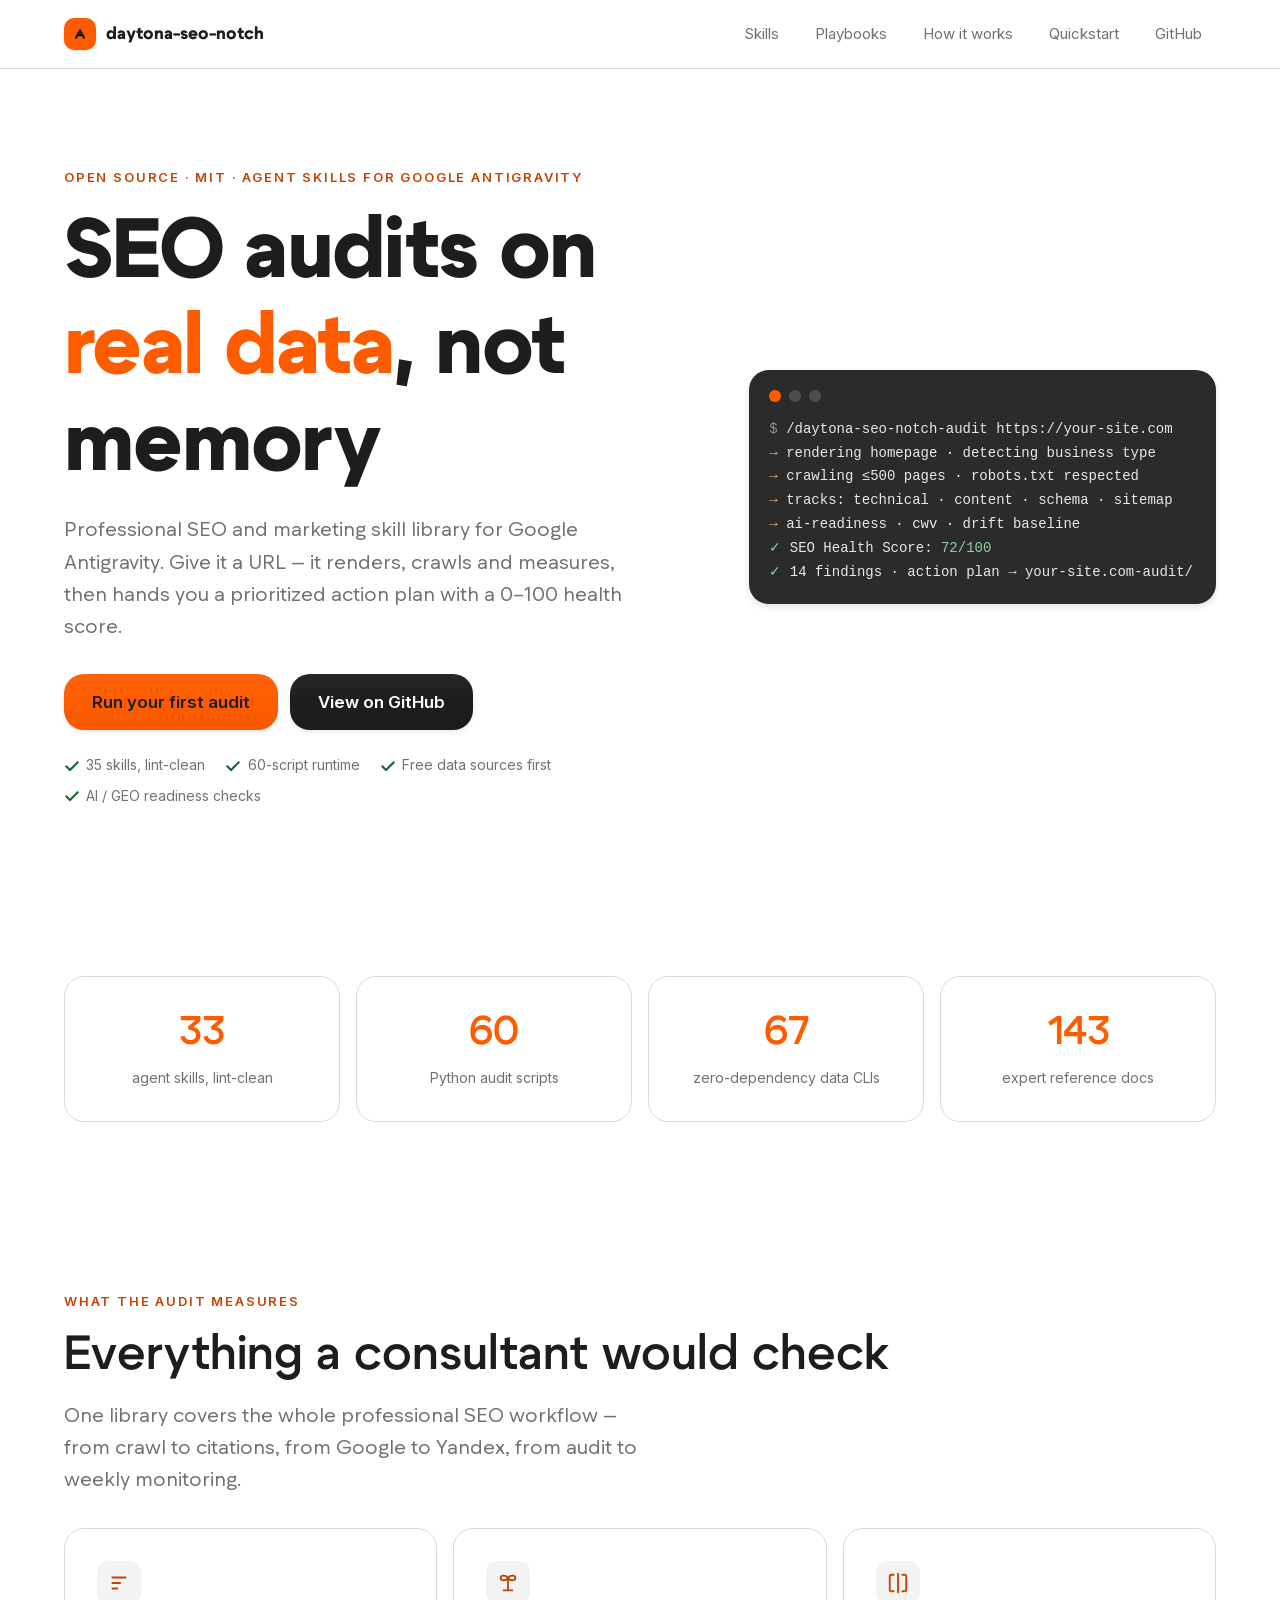
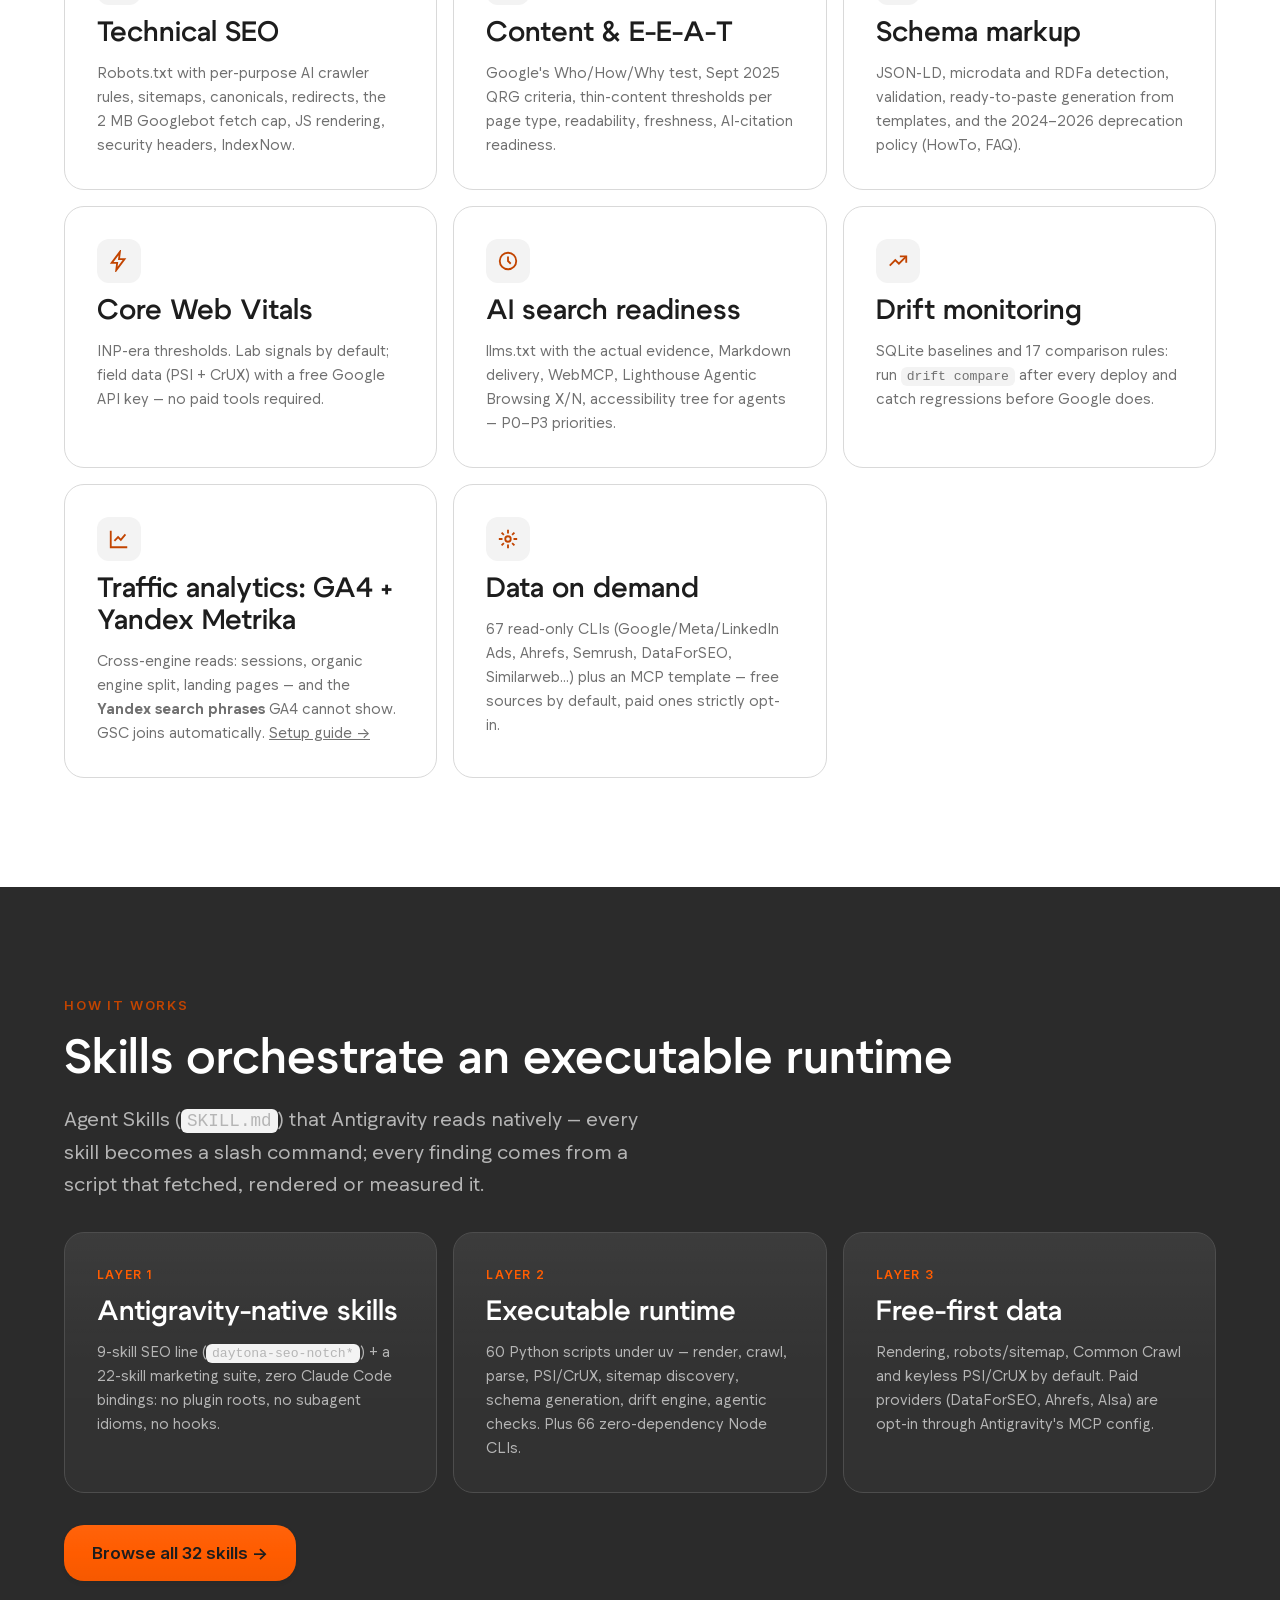
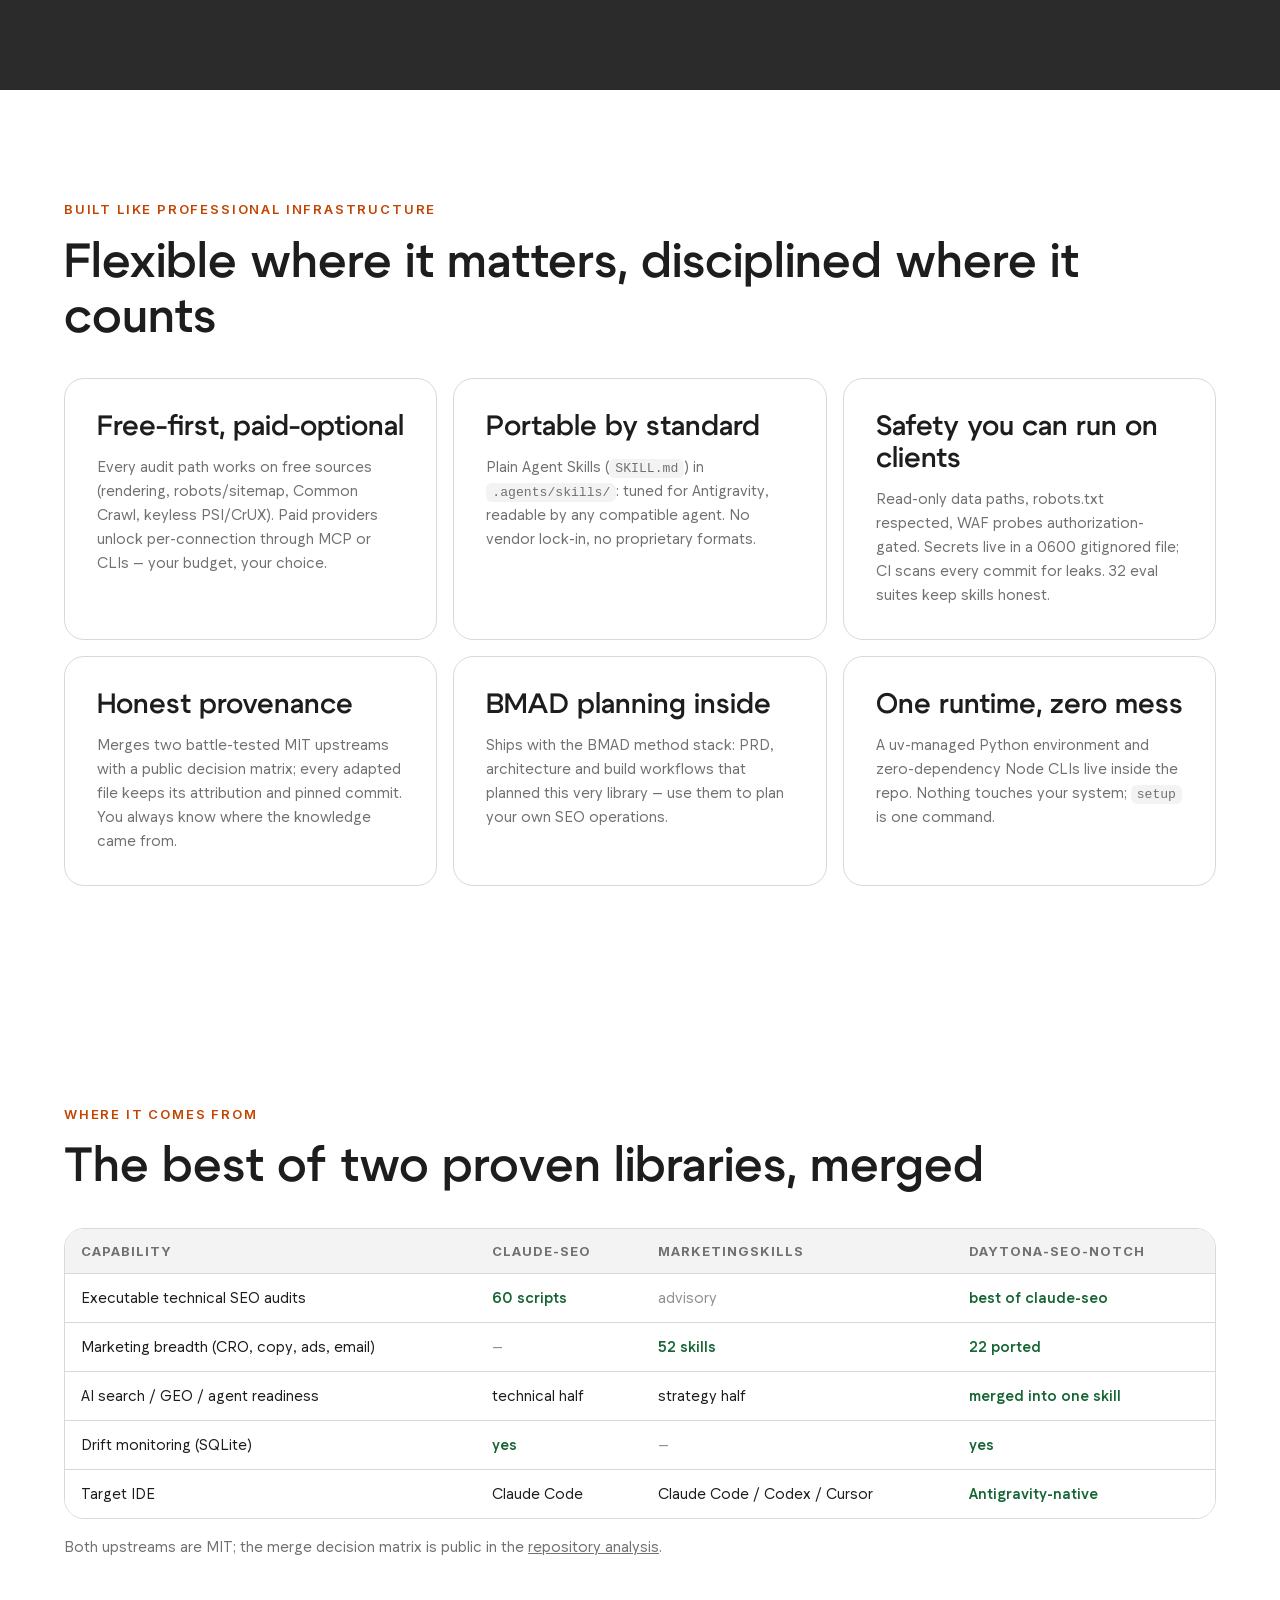
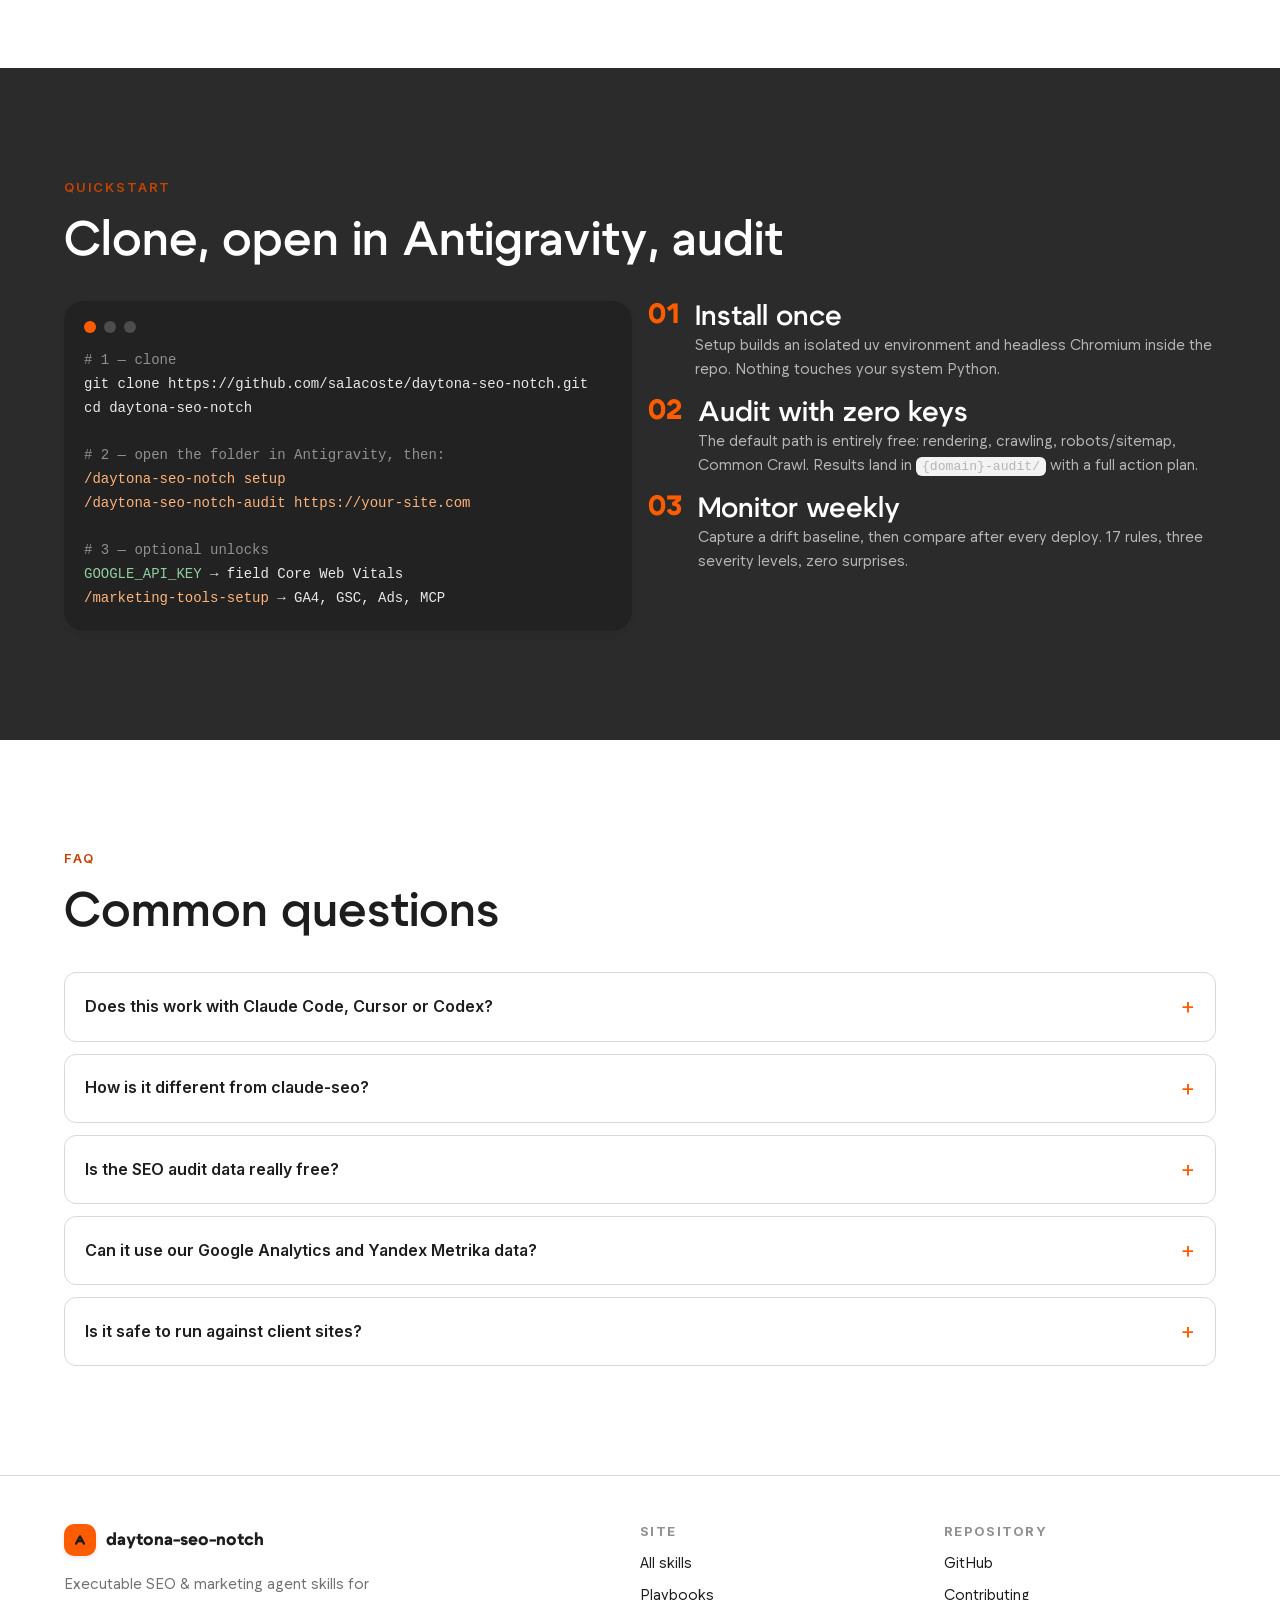
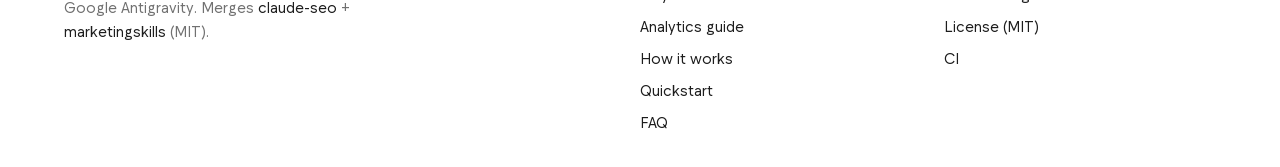
==== commit de4697fa: "docs+site: scenario manuals + full skills reference + Playbooks page - docs/manuals/: RU manuals — i" ====
--- a/site/index.html
+++ b/site/index.html
@@ -82,6 +82,7 @@
       </a>
       <nav class="site-nav" aria-label="Primary">
         <a href="/daytona-seo-notch/skills/">Skills</a>
+        <a href="/daytona-seo-notch/manuals/">Playbooks</a>
         <a href="#how">How it works</a>
         <a href="#quickstart">Quickstart</a>
         <a href="https://github.com/salacoste/daytona-seo-notch">GitHub</a>
@@ -359,6 +360,7 @@
         <h4>Site</h4>
         <ul>
           <li><a href="/daytona-seo-notch/skills/">All skills</a></li>
+          <li><a href="/daytona-seo-notch/manuals/">Playbooks</a></li>
           <li><a href="/daytona-seo-notch/guides/analytics/">Analytics guide</a></li>
           <li><a href="#how">How it works</a></li>
           <li><a href="#quickstart">Quickstart</a></li>
